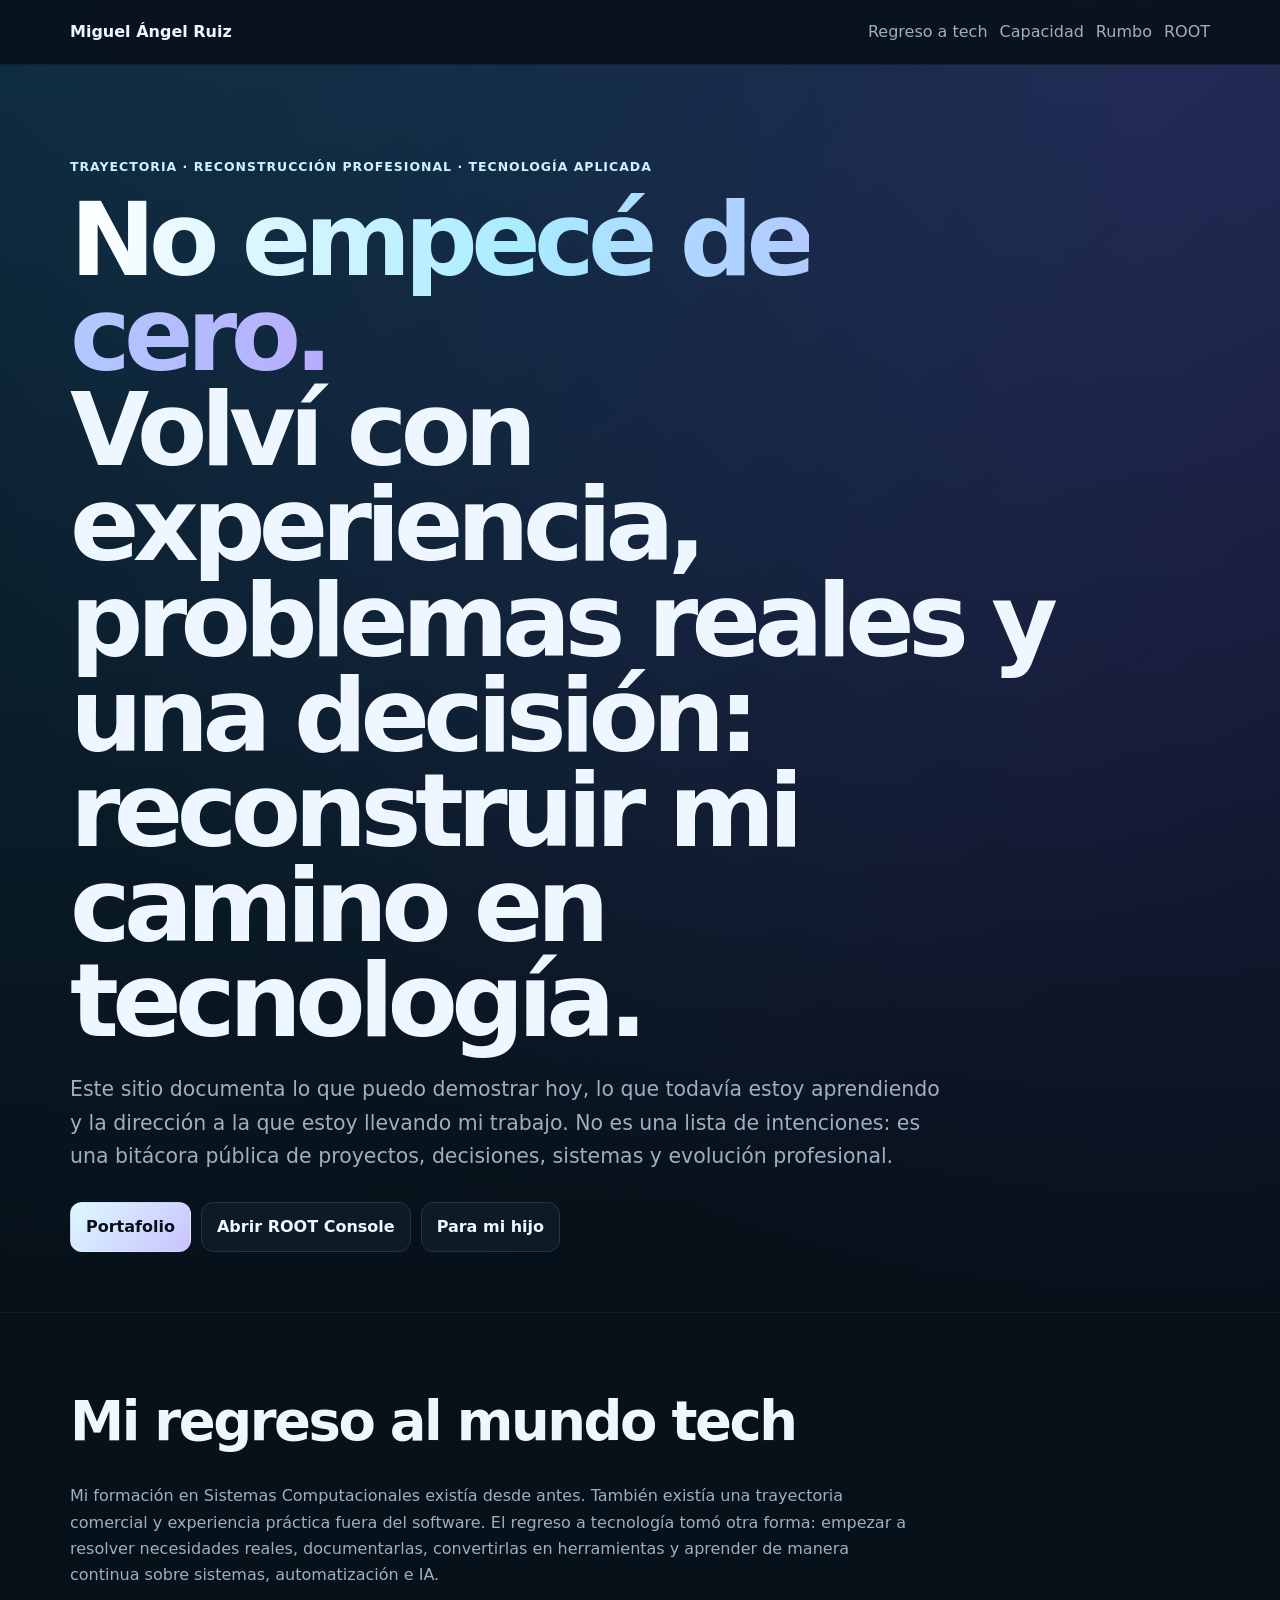
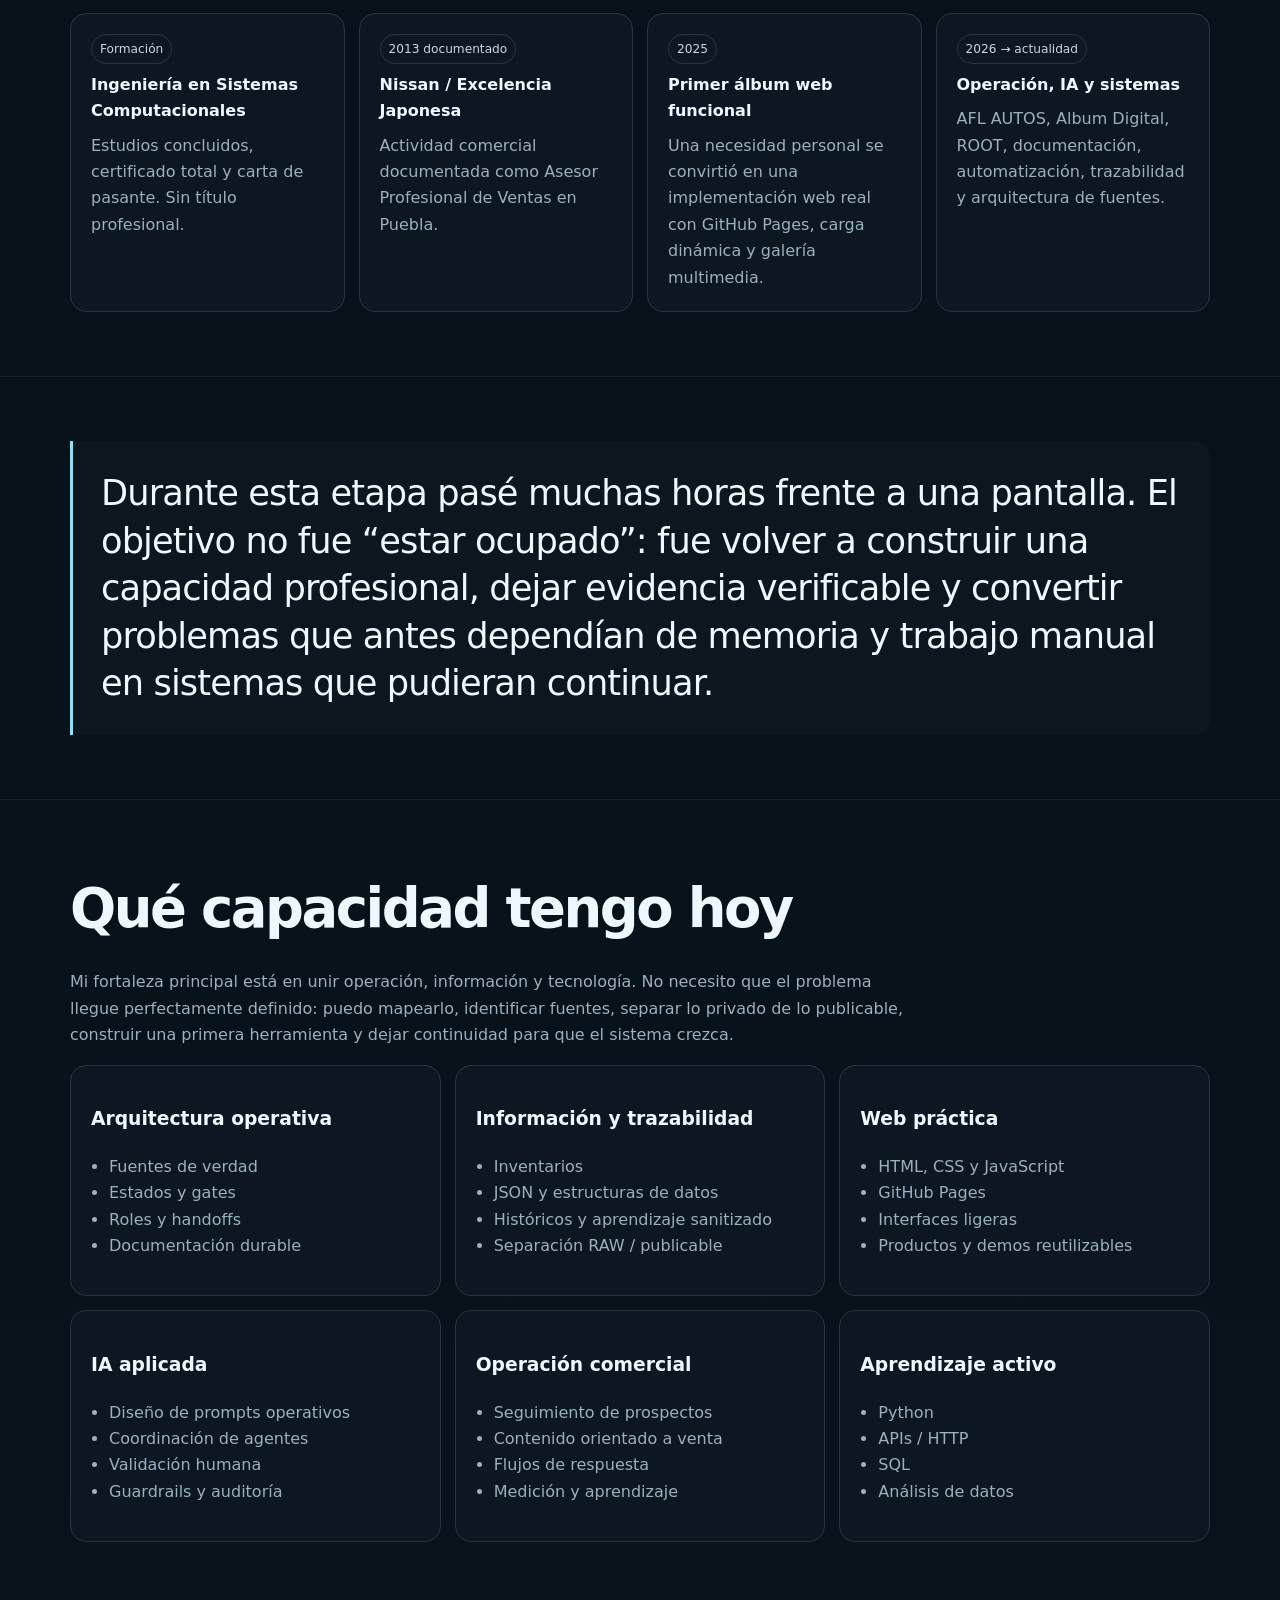
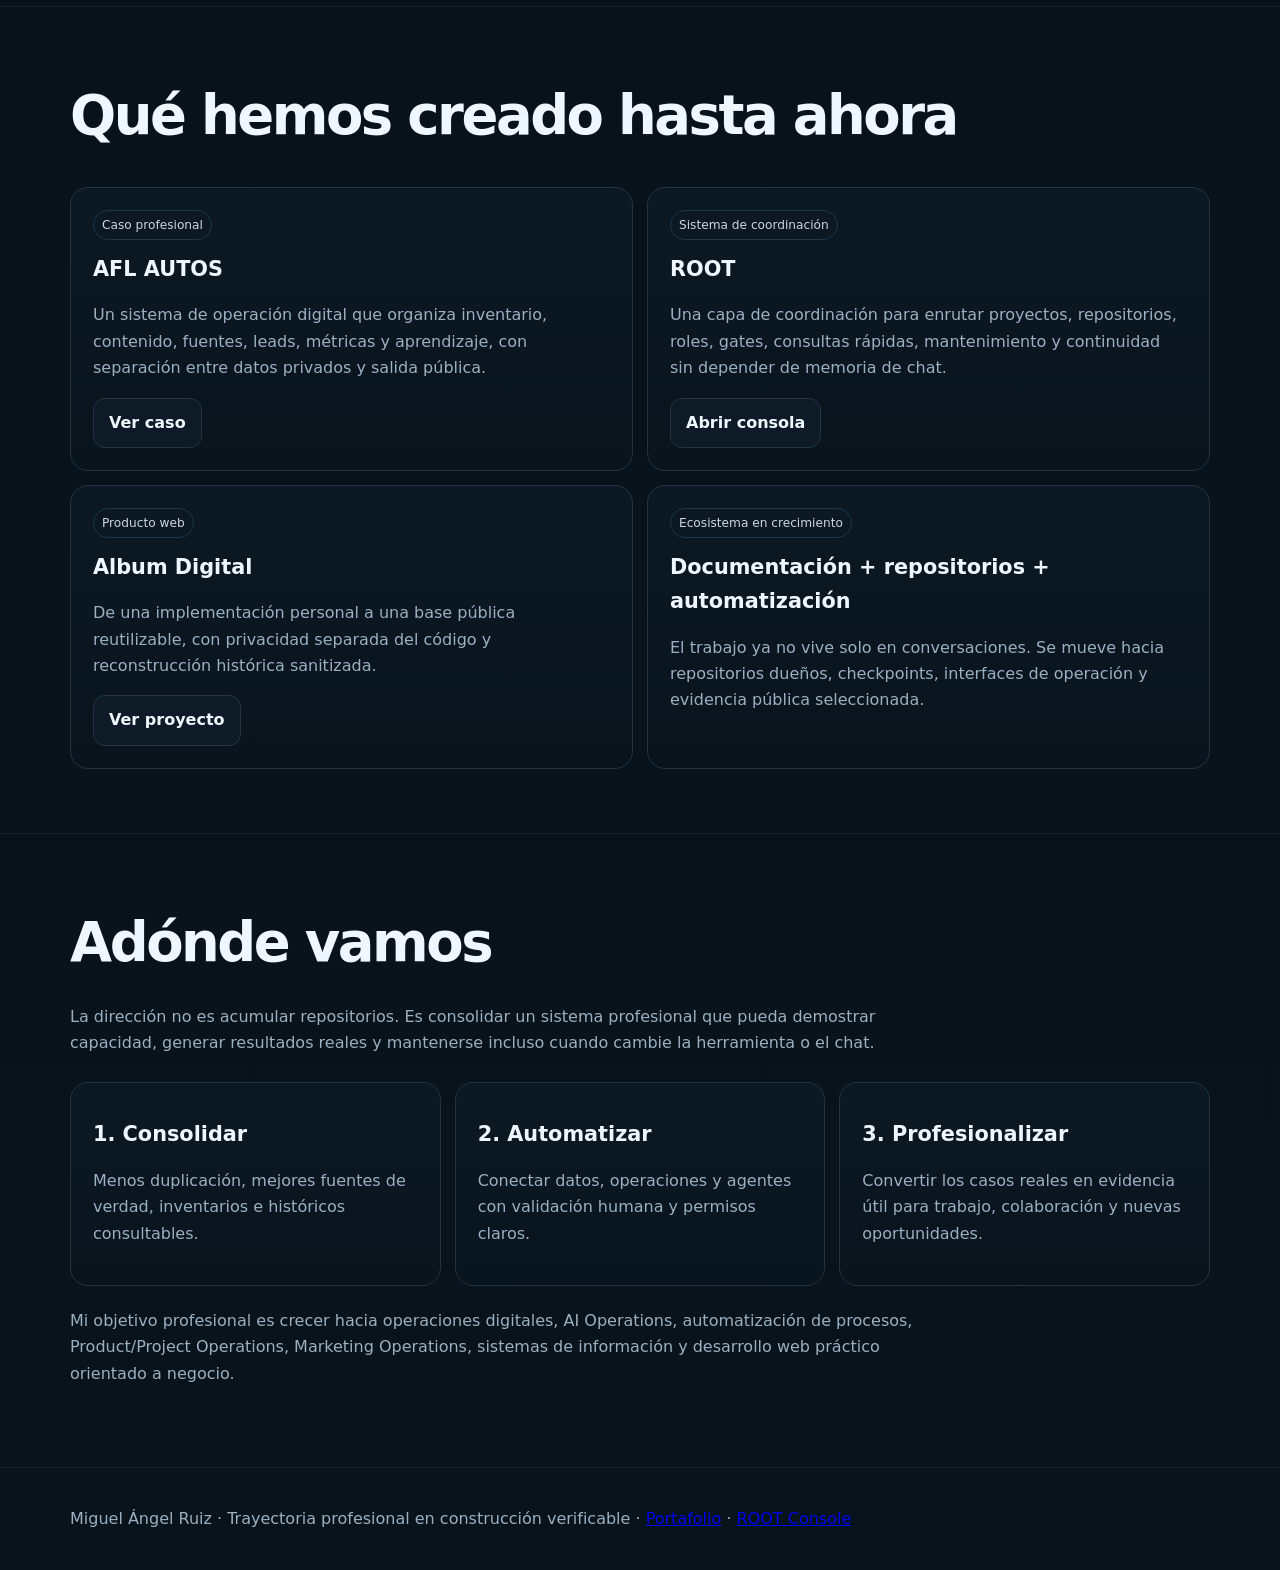
==== historia/index.html @ 43de4483 "feat(portfolio): publicar trayectoria, capacidades y dirección profesional" ====
<!doctype html>
<html lang="es">
<head>
<meta charset="utf-8">
<meta name="viewport" content="width=device-width,initial-scale=1">
<title>Mi trayectoria | Miguel Ángel Ruiz</title>
<meta name="description" content="Trayectoria profesional, regreso al mundo tech, capacidades actuales y dirección de crecimiento de Miguel Ángel Ruiz.">
<link rel="canonical" href="https://miguelangelruizfull-ai.github.io/historia/">
<style>
:root{--bg:#071018;--panel:#0c1721;--panel2:#101d29;--text:#eef7ff;--muted:#9bb0c0;--line:#203647;--accent:#7ee7ff;--accent2:#a997ff;--ok:#77e7b0;--max:1140px}*{box-sizing:border-box}html{scroll-behavior:smooth}body{margin:0;background:radial-gradient(circle at 10% -10%,#10384e 0,transparent 33%),radial-gradient(circle at 90% 0,#2c255c 0,transparent 27%),linear-gradient(180deg,#061018,#08131c);color:var(--text);font:16px/1.65 system-ui,-apple-system,Segoe UI,sans-serif}.w{width:min(calc(100% - 32px),var(--max));margin:auto}.top{position:sticky;top:0;z-index:10;background:#071018dd;backdrop-filter:blur(16px);border-bottom:1px solid #ffffff10}.topin{min-height:64px;display:flex;align-items:center;justify-content:space-between;gap:14px}.top a{text-decoration:none;color:inherit}.nav{display:flex;gap:12px}.nav a{color:var(--muted)}.hero{padding:92px 0 60px}.eyebrow{color:#c9f4ff;font-weight:850;letter-spacing:.08em;text-transform:uppercase;font-size:.78rem}.hero h1{font-size:clamp(3rem,8vw,6.4rem);line-height:.93;letter-spacing:-.065em;margin:14px 0 24px;max-width:1000px}.gradient{background:linear-gradient(92deg,#fff,#a9ecff 45%,#b8abff);-webkit-background-clip:text;background-clip:text;color:transparent}.lead{font-size:clamp(1.05rem,2vw,1.28rem);color:var(--muted);max-width:870px}.actions{display:flex;gap:10px;flex-wrap:wrap;margin-top:28px}.btn{display:inline-block;padding:11px 15px;border-radius:12px;border:1px solid var(--line);background:#0e1b26;text-decoration:none;color:var(--text);font-weight:800}.btn.primary{background:linear-gradient(135deg,#ddf9ff,#c9c2ff);color:#071018;border-color:transparent}section{padding:64px 0;border-top:1px solid #ffffff0e}h2{font-size:clamp(2rem,4.5vw,3.4rem);letter-spacing:-.045em;margin:0 0 12px}.intro{color:var(--muted);max-width:850px}.grid{display:grid;grid-template-columns:repeat(12,1fr);gap:14px;margin-top:26px}.card{grid-column:span 6;background:linear-gradient(180deg,#0d1924dd,#09141ddd);border:1px solid var(--line);border-radius:18px;padding:22px}.third{grid-column:span 4}.full{grid-column:span 12}.tag{display:inline-block;border:1px solid var(--line);border-radius:999px;padding:4px 8px;color:#c9d8e2;font-size:.76rem}.card h3{margin:12px 0 7px;font-size:1.3rem}.muted{color:var(--muted)}.timeline{display:grid;grid-template-columns:repeat(4,1fr);gap:14px;margin-top:24px}.step{background:var(--panel);border:1px solid var(--line);border-radius:16px;padding:20px}.step b{display:block;margin:8px 0}.quote{font-size:clamp(1.35rem,3vw,2.2rem);line-height:1.35;letter-spacing:-.025em;padding:28px;border-left:3px solid var(--accent);background:#ffffff05;border-radius:0 16px 16px 0}.cap{display:grid;grid-template-columns:repeat(3,1fr);gap:14px}.cap .box{background:var(--panel);border:1px solid var(--line);border-radius:16px;padding:20px}.cap ul{padding-left:18px;color:var(--muted)}footer{padding:38px 0;color:var(--muted);border-top:1px solid #ffffff0e}@media(max-width:880px){.timeline,.cap{grid-template-columns:1fr 1fr}.third,.card{grid-column:span 12}.nav{display:none}}@media(max-width:560px){.timeline,.cap{grid-template-columns:1fr}.hero{padding-top:64px}}
</style>
</head>
<body>
<nav class="top"><div class="w topin"><a href="/"><b>Miguel Ángel Ruiz</b></a><div class="nav"><a href="#regreso">Regreso a tech</a><a href="#capacidad">Capacidad</a><a href="#rumbo">Rumbo</a><a href="/root/">ROOT</a></div></div></nav>
<main>
<header class="hero"><div class="w"><div class="eyebrow">Trayectoria · reconstrucción profesional · tecnología aplicada</div><h1><span class="gradient">No empecé de cero.</span><br>Volví con experiencia, problemas reales y una decisión: reconstruir mi camino en tecnología.</h1><p class="lead">Este sitio documenta lo que puedo demostrar hoy, lo que todavía estoy aprendiendo y la dirección a la que estoy llevando mi trabajo. No es una lista de intenciones: es una bitácora pública de proyectos, decisiones, sistemas y evolución profesional.</p><div class="actions"><a class="btn primary" href="/">Portafolio</a><a class="btn" href="/root/">Abrir ROOT Console</a><a class="btn" href="/para-mi-hijo/">Para mi hijo</a></div></div></header>
<section id="regreso"><div class="w"><h2>Mi regreso al mundo tech</h2><p class="intro">Mi formación en Sistemas Computacionales existía desde antes. También existía una trayectoria comercial y experiencia práctica fuera del software. El regreso a tecnología tomó otra forma: empezar a resolver necesidades reales, documentarlas, convertirlas en herramientas y aprender de manera continua sobre sistemas, automatización e IA.</p><div class="timeline"><div class="step"><span class="tag">Formación</span><b>Ingeniería en Sistemas Computacionales</b><span class="muted">Estudios concluidos, certificado total y carta de pasante. Sin título profesional.</span></div><div class="step"><span class="tag">2013 documentado</span><b>Nissan / Excelencia Japonesa</b><span class="muted">Actividad comercial documentada como Asesor Profesional de Ventas en Puebla.</span></div><div class="step"><span class="tag">2025</span><b>Primer álbum web funcional</b><span class="muted">Una necesidad personal se convirtió en una implementación web real con GitHub Pages, carga dinámica y galería multimedia.</span></div><div class="step"><span class="tag">2026 → actualidad</span><b>Operación, IA y sistemas</b><span class="muted">AFL AUTOS, Album Digital, ROOT, documentación, automatización, trazabilidad y arquitectura de fuentes.</span></div></div></div></section>
<section><div class="w"><div class="quote">Durante esta etapa pasé muchas horas frente a una pantalla. El objetivo no fue “estar ocupado”: fue volver a construir una capacidad profesional, dejar evidencia verificable y convertir problemas que antes dependían de memoria y trabajo manual en sistemas que pudieran continuar.</div></div></section>
<section id="capacidad"><div class="w"><h2>Qué capacidad tengo hoy</h2><p class="intro">Mi fortaleza principal está en unir operación, información y tecnología. No necesito que el problema llegue perfectamente definido: puedo mapearlo, identificar fuentes, separar lo privado de lo publicable, construir una primera herramienta y dejar continuidad para que el sistema crezca.</p><div class="cap"><div class="box"><h3>Arquitectura operativa</h3><ul><li>Fuentes de verdad</li><li>Estados y gates</li><li>Roles y handoffs</li><li>Documentación durable</li></ul></div><div class="box"><h3>Información y trazabilidad</h3><ul><li>Inventarios</li><li>JSON y estructuras de datos</li><li>Históricos y aprendizaje sanitizado</li><li>Separación RAW / publicable</li></ul></div><div class="box"><h3>Web práctica</h3><ul><li>HTML, CSS y JavaScript</li><li>GitHub Pages</li><li>Interfaces ligeras</li><li>Productos y demos reutilizables</li></ul></div><div class="box"><h3>IA aplicada</h3><ul><li>Diseño de prompts operativos</li><li>Coordinación de agentes</li><li>Validación humana</li><li>Guardrails y auditoría</li></ul></div><div class="box"><h3>Operación comercial</h3><ul><li>Seguimiento de prospectos</li><li>Contenido orientado a venta</li><li>Flujos de respuesta</li><li>Medición y aprendizaje</li></ul></div><div class="box"><h3>Aprendizaje activo</h3><ul><li>Python</li><li>APIs / HTTP</li><li>SQL</li><li>Análisis de datos</li></ul></div></div></div></section>
<section><div class="w"><h2>Qué hemos creado hasta ahora</h2><div class="grid"><article class="card"><span class="tag">Caso profesional</span><h3>AFL AUTOS</h3><p class="muted">Un sistema de operación digital que organiza inventario, contenido, fuentes, leads, métricas y aprendizaje, con separación entre datos privados y salida pública.</p><a class="btn" href="/casos/afl-autos/">Ver caso</a></article><article class="card"><span class="tag">Sistema de coordinación</span><h3>ROOT</h3><p class="muted">Una capa de coordinación para enrutar proyectos, repositorios, roles, gates, consultas rápidas, mantenimiento y continuidad sin depender de memoria de chat.</p><a class="btn" href="/root/">Abrir consola</a></article><article class="card"><span class="tag">Producto web</span><h3>Album Digital</h3><p class="muted">De una implementación personal a una base pública reutilizable, con privacidad separada del código y reconstrucción histórica sanitizada.</p><a class="btn" href="https://miguelangelruizfull-ai.github.io/Album_Digital/">Ver proyecto</a></article><article class="card"><span class="tag">Ecosistema en crecimiento</span><h3>Documentación + repositorios + automatización</h3><p class="muted">El trabajo ya no vive solo en conversaciones. Se mueve hacia repositorios dueños, checkpoints, interfaces de operación y evidencia pública seleccionada.</p></article></div></div></section>
<section id="rumbo"><div class="w"><h2>Adónde vamos</h2><p class="intro">La dirección no es acumular repositorios. Es consolidar un sistema profesional que pueda demostrar capacidad, generar resultados reales y mantenerse incluso cuando cambie la herramienta o el chat.</p><div class="grid"><div class="card third"><h3>1. Consolidar</h3><p class="muted">Menos duplicación, mejores fuentes de verdad, inventarios e históricos consultables.</p></div><div class="card third"><h3>2. Automatizar</h3><p class="muted">Conectar datos, operaciones y agentes con validación humana y permisos claros.</p></div><div class="card third"><h3>3. Profesionalizar</h3><p class="muted">Convertir los casos reales en evidencia útil para trabajo, colaboración y nuevas oportunidades.</p></div></div><p class="intro" style="margin-top:22px">Mi objetivo profesional es crecer hacia operaciones digitales, AI Operations, automatización de procesos, Product/Project Operations, Marketing Operations, sistemas de información y desarrollo web práctico orientado a negocio.</p></div></section>
</main>
<footer><div class="w">Miguel Ángel Ruiz · Trayectoria profesional en construcción verificable · <a href="/">Portafolio</a> · <a href="/root/">ROOT Console</a></div></footer>
</body></html>
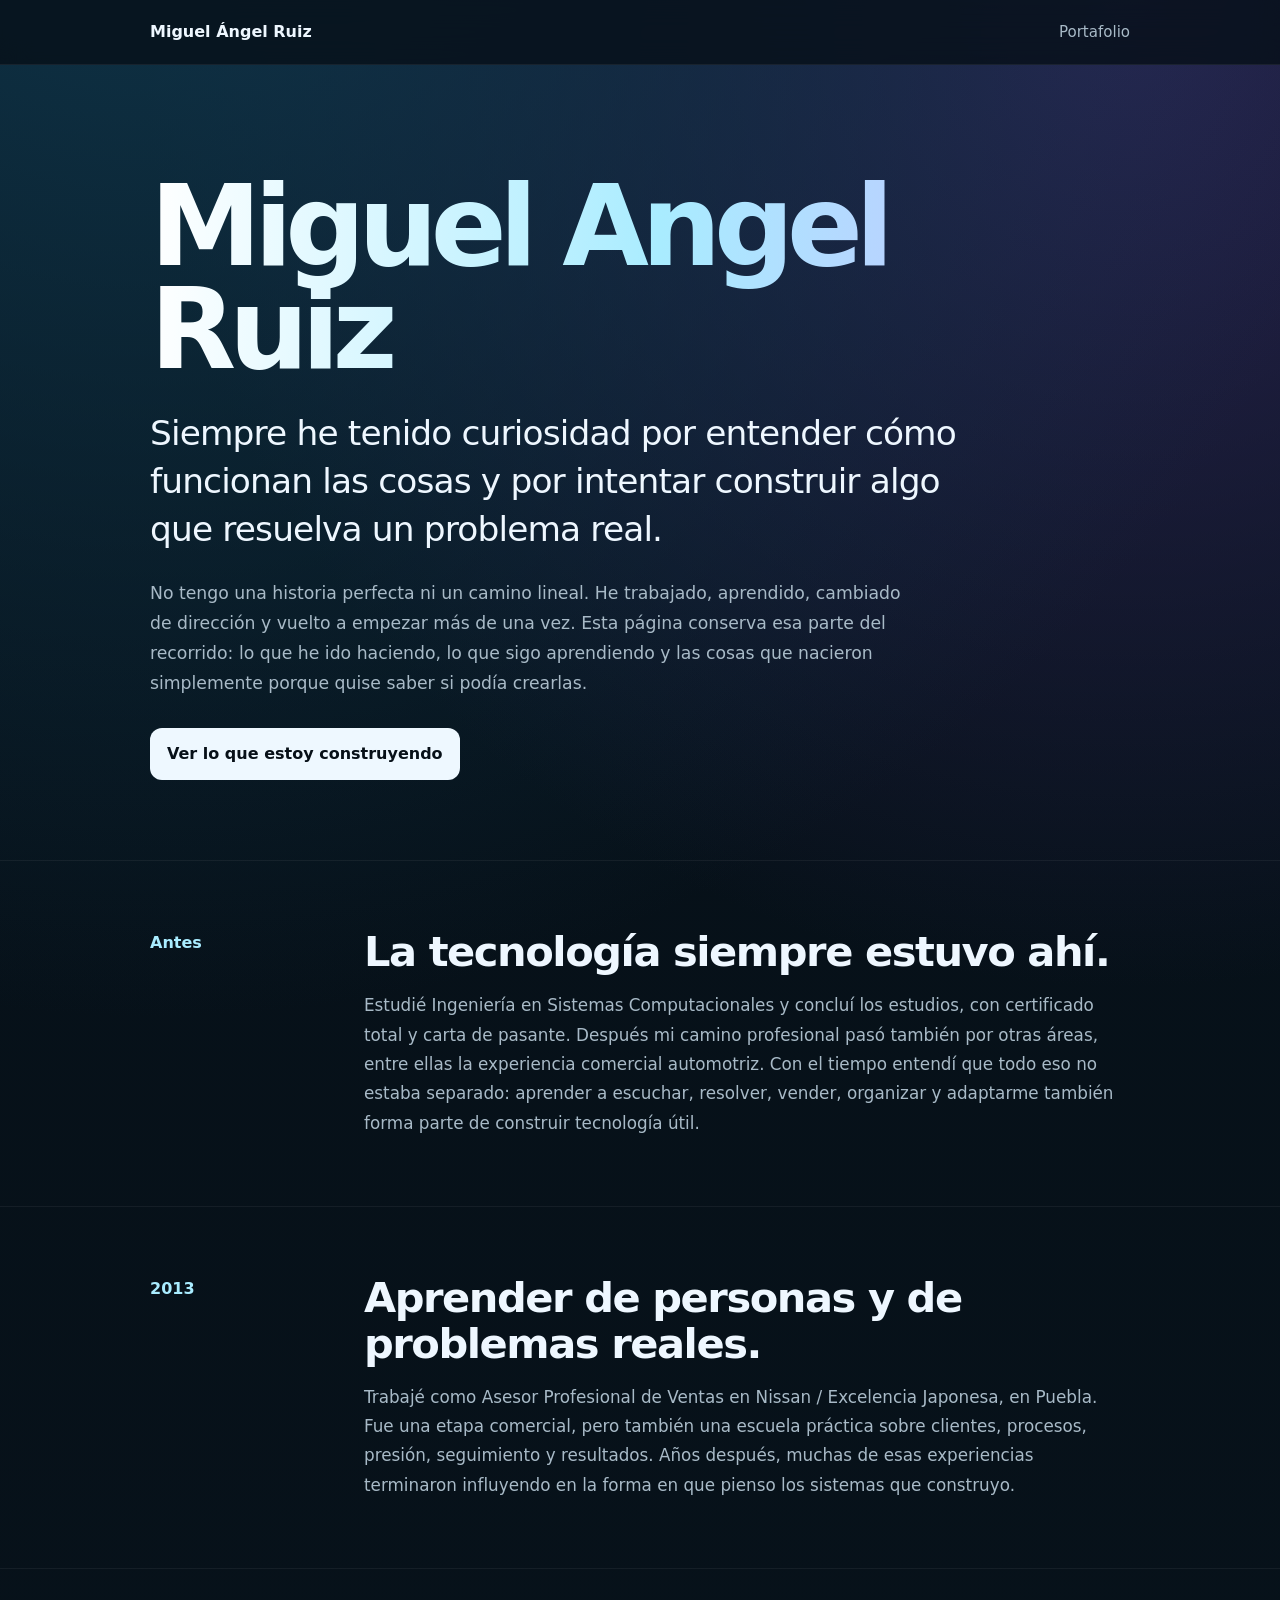
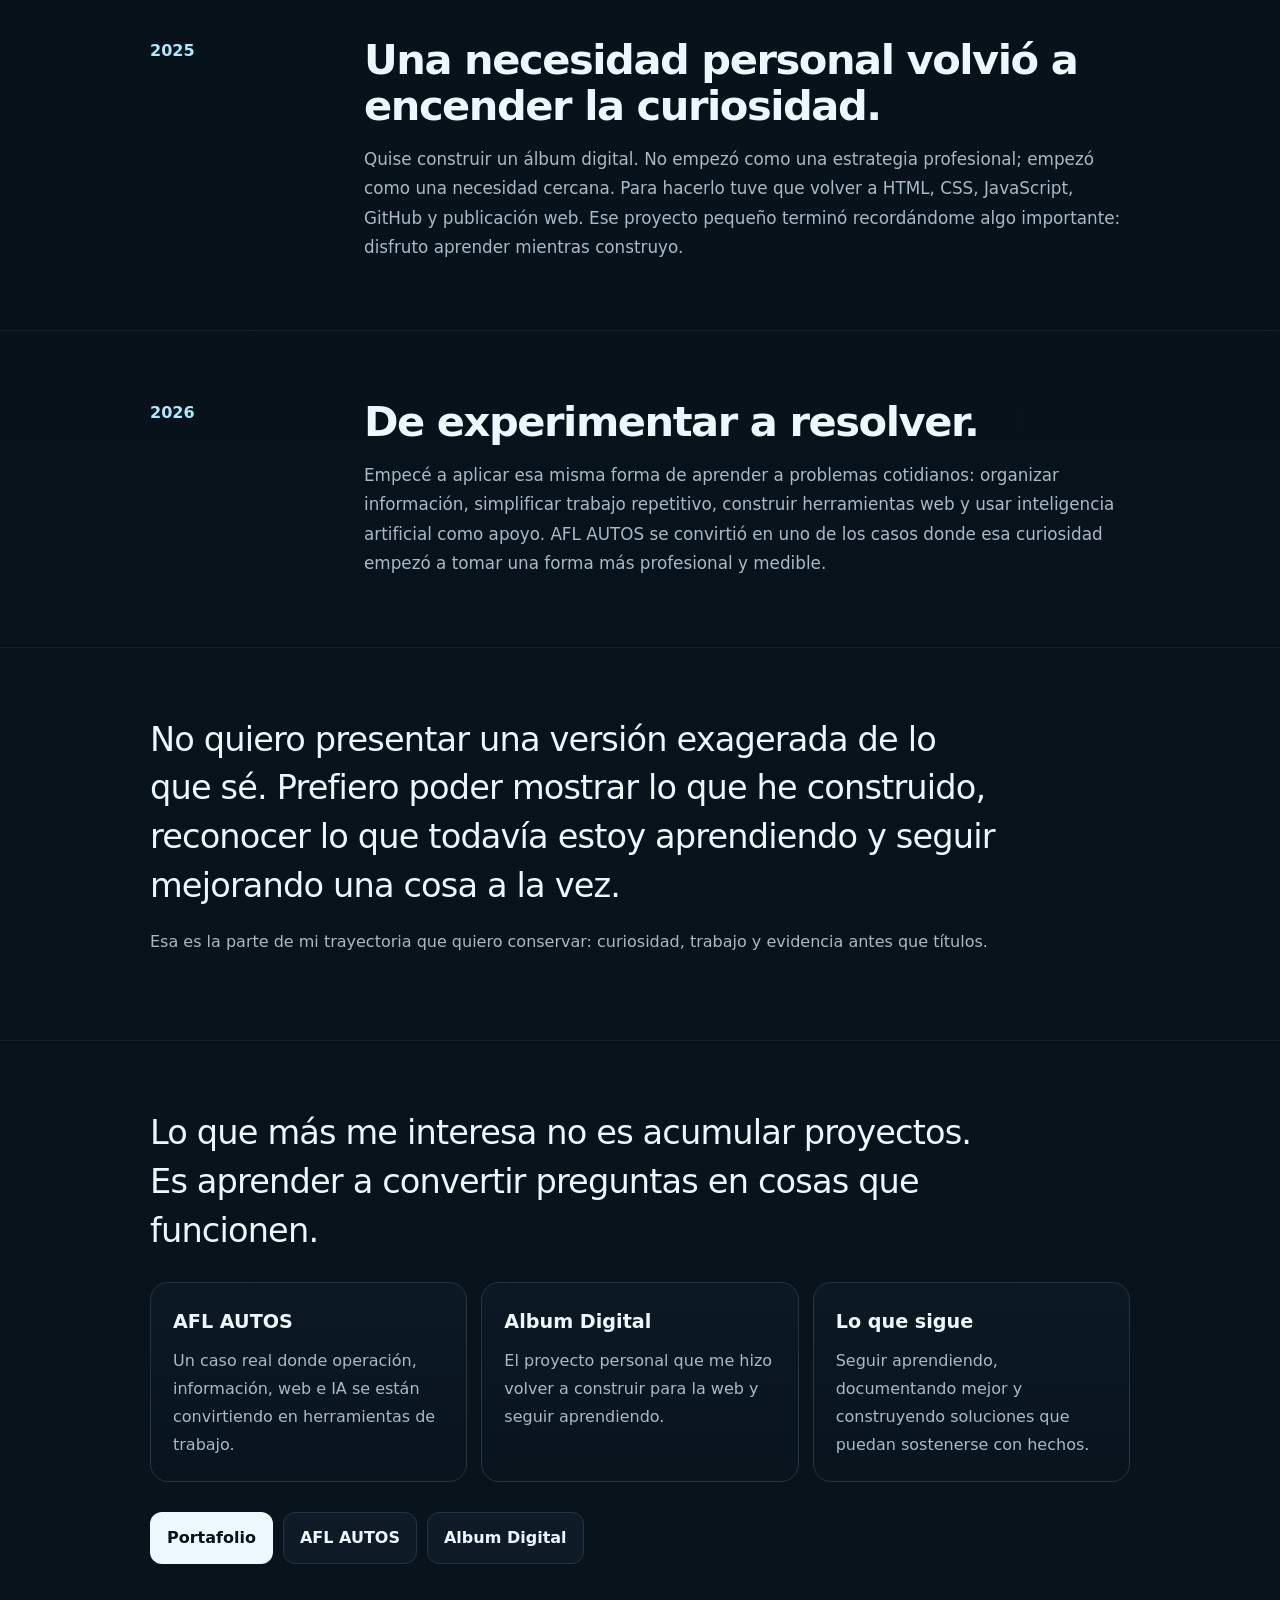
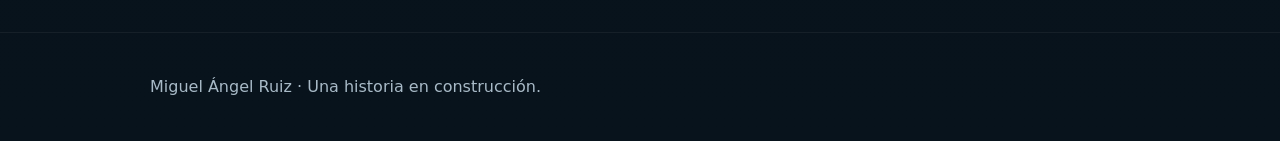
==== commit 365022fa: "Simplify public history and remove ROOT controls" ====
--- a/historia/index.html
+++ b/historia/index.html
@@ -3,22 +3,24 @@
 <head>
 <meta charset="utf-8">
 <meta name="viewport" content="width=device-width,initial-scale=1">
-<title>Mi trayectoria | Miguel Ángel Ruiz</title>
-<meta name="description" content="Trayectoria profesional, regreso al mundo tech, capacidades actuales y dirección de crecimiento de Miguel Ángel Ruiz.">
+<title>Miguel Ángel Ruiz | Una historia de curiosidad y construcción</title>
+<meta name="description" content="La historia de Miguel Ángel Ruiz: aprender, volver a tecnología y convertir la curiosidad en proyectos reales, paso a paso.">
 <link rel="canonical" href="https://miguelangelruizfull-ai.github.io/historia/">
 <style>
-:root{--bg:#071018;--panel:#0c1721;--panel2:#101d29;--text:#eef7ff;--muted:#9bb0c0;--line:#203647;--accent:#7ee7ff;--accent2:#a997ff;--ok:#77e7b0;--max:1140px}*{box-sizing:border-box}html{scroll-behavior:smooth}body{margin:0;background:radial-gradient(circle at 10% -10%,#10384e 0,transparent 33%),radial-gradient(circle at 90% 0,#2c255c 0,transparent 27%),linear-gradient(180deg,#061018,#08131c);color:var(--text);font:16px/1.65 system-ui,-apple-system,Segoe UI,sans-serif}.w{width:min(calc(100% - 32px),var(--max));margin:auto}.top{position:sticky;top:0;z-index:10;background:#071018dd;backdrop-filter:blur(16px);border-bottom:1px solid #ffffff10}.topin{min-height:64px;display:flex;align-items:center;justify-content:space-between;gap:14px}.top a{text-decoration:none;color:inherit}.nav{display:flex;gap:12px}.nav a{color:var(--muted)}.hero{padding:92px 0 60px}.eyebrow{color:#c9f4ff;font-weight:850;letter-spacing:.08em;text-transform:uppercase;font-size:.78rem}.hero h1{font-size:clamp(3rem,8vw,6.4rem);line-height:.93;letter-spacing:-.065em;margin:14px 0 24px;max-width:1000px}.gradient{background:linear-gradient(92deg,#fff,#a9ecff 45%,#b8abff);-webkit-background-clip:text;background-clip:text;color:transparent}.lead{font-size:clamp(1.05rem,2vw,1.28rem);color:var(--muted);max-width:870px}.actions{display:flex;gap:10px;flex-wrap:wrap;margin-top:28px}.btn{display:inline-block;padding:11px 15px;border-radius:12px;border:1px solid var(--line);background:#0e1b26;text-decoration:none;color:var(--text);font-weight:800}.btn.primary{background:linear-gradient(135deg,#ddf9ff,#c9c2ff);color:#071018;border-color:transparent}section{padding:64px 0;border-top:1px solid #ffffff0e}h2{font-size:clamp(2rem,4.5vw,3.4rem);letter-spacing:-.045em;margin:0 0 12px}.intro{color:var(--muted);max-width:850px}.grid{display:grid;grid-template-columns:repeat(12,1fr);gap:14px;margin-top:26px}.card{grid-column:span 6;background:linear-gradient(180deg,#0d1924dd,#09141ddd);border:1px solid var(--line);border-radius:18px;padding:22px}.third{grid-column:span 4}.full{grid-column:span 12}.tag{display:inline-block;border:1px solid var(--line);border-radius:999px;padding:4px 8px;color:#c9d8e2;font-size:.76rem}.card h3{margin:12px 0 7px;font-size:1.3rem}.muted{color:var(--muted)}.timeline{display:grid;grid-template-columns:repeat(4,1fr);gap:14px;margin-top:24px}.step{background:var(--panel);border:1px solid var(--line);border-radius:16px;padding:20px}.step b{display:block;margin:8px 0}.quote{font-size:clamp(1.35rem,3vw,2.2rem);line-height:1.35;letter-spacing:-.025em;padding:28px;border-left:3px solid var(--accent);background:#ffffff05;border-radius:0 16px 16px 0}.cap{display:grid;grid-template-columns:repeat(3,1fr);gap:14px}.cap .box{background:var(--panel);border:1px solid var(--line);border-radius:16px;padding:20px}.cap ul{padding-left:18px;color:var(--muted)}footer{padding:38px 0;color:var(--muted);border-top:1px solid #ffffff0e}@media(max-width:880px){.timeline,.cap{grid-template-columns:1fr 1fr}.third,.card{grid-column:span 12}.nav{display:none}}@media(max-width:560px){.timeline,.cap{grid-template-columns:1fr}.hero{padding-top:64px}}
+:root{--bg:#071018;--panel:#0c1721;--text:#eef7ff;--muted:#a8bac7;--line:#203647;--accent:#a9ecff;--max:980px}*{box-sizing:border-box}html{scroll-behavior:smooth}body{margin:0;background:radial-gradient(circle at 12% -8%,#10384e 0,transparent 34%),radial-gradient(circle at 88% 0,#292451 0,transparent 28%),linear-gradient(180deg,#061018,#08131c);color:var(--text);font:16px/1.75 system-ui,-apple-system,Segoe UI,sans-serif}.w{width:min(calc(100% - 34px),var(--max));margin:auto}a{color:inherit}.top{border-bottom:1px solid #ffffff10;background:#071018cc;backdrop-filter:blur(14px)}.topin{min-height:64px;display:flex;align-items:center;justify-content:space-between;gap:18px}.top a{text-decoration:none}.brand{font-weight:800}.back{color:var(--muted);font-size:.94rem}.hero{padding:110px 0 80px}.name{font-size:clamp(3.2rem,10vw,7rem);line-height:.92;letter-spacing:-.065em;margin:0 0 28px;background:linear-gradient(92deg,#fff,#a9ecff 52%,#c6bbff);-webkit-background-clip:text;background-clip:text;color:transparent}.idea{font-size:clamp(1.35rem,3vw,2.15rem);line-height:1.4;letter-spacing:-.025em;max-width:820px;margin:0}.lead{font-size:1.08rem;color:var(--muted);max-width:760px;margin-top:24px}.actions{display:flex;gap:10px;flex-wrap:wrap;margin-top:30px}.btn{display:inline-block;padding:11px 16px;border-radius:12px;border:1px solid var(--line);background:#0e1b26;text-decoration:none;font-weight:800}.btn.primary{background:#eef8ff;color:#071018;border-color:transparent}section{padding:68px 0;border-top:1px solid #ffffff0e}.story{display:grid;grid-template-columns:180px 1fr;gap:34px}.year{color:var(--accent);font-weight:800}.story h2{font-size:clamp(1.75rem,4vw,2.6rem);line-height:1.1;letter-spacing:-.035em;margin:0 0 16px}.story p{margin:0;color:var(--muted);font-size:1.05rem}.quote{font-size:clamp(1.4rem,3vw,2.1rem);line-height:1.45;letter-spacing:-.025em;max-width:850px;margin:0}.small{color:var(--muted);margin-top:18px}.cards{display:grid;grid-template-columns:repeat(3,1fr);gap:14px;margin-top:26px}.card{background:linear-gradient(180deg,#0d1924dd,#09141ddd);border:1px solid var(--line);border-radius:18px;padding:22px}.card h3{margin:0 0 9px;font-size:1.2rem}.card p{margin:0;color:var(--muted)}footer{padding:40px 0;color:var(--muted);border-top:1px solid #ffffff0e}@media(max-width:720px){.story{grid-template-columns:1fr;gap:10px}.cards{grid-template-columns:1fr}.hero{padding:78px 0 58px}}
 </style>
 </head>
 <body>
-<nav class="top"><div class="w topin"><a href="/"><b>Miguel Ángel Ruiz</b></a><div class="nav"><a href="#regreso">Regreso a tech</a><a href="#capacidad">Capacidad</a><a href="#rumbo">Rumbo</a><a href="/root/">ROOT</a></div></div></nav>
+<nav class="top"><div class="w topin"><a class="brand" href="/historia/">Miguel Ángel Ruiz</a><a class="back" href="/">Portafolio</a></div></nav>
 <main>
-<header class="hero"><div class="w"><div class="eyebrow">Trayectoria · reconstrucción profesional · tecnología aplicada</div><h1><span class="gradient">No empecé de cero.</span><br>Volví con experiencia, problemas reales y una decisión: reconstruir mi camino en tecnología.</h1><p class="lead">Este sitio documenta lo que puedo demostrar hoy, lo que todavía estoy aprendiendo y la dirección a la que estoy llevando mi trabajo. No es una lista de intenciones: es una bitácora pública de proyectos, decisiones, sistemas y evolución profesional.</p><div class="actions"><a class="btn primary" href="/">Portafolio</a><a class="btn" href="/root/">Abrir ROOT Console</a><a class="btn" href="/para-mi-hijo/">Para mi hijo</a></div></div></header>
-<section id="regreso"><div class="w"><h2>Mi regreso al mundo tech</h2><p class="intro">Mi formación en Sistemas Computacionales existía desde antes. También existía una trayectoria comercial y experiencia práctica fuera del software. El regreso a tecnología tomó otra forma: empezar a resolver necesidades reales, documentarlas, convertirlas en herramientas y aprender de manera continua sobre sistemas, automatización e IA.</p><div class="timeline"><div class="step"><span class="tag">Formación</span><b>Ingeniería en Sistemas Computacionales</b><span class="muted">Estudios concluidos, certificado total y carta de pasante. Sin título profesional.</span></div><div class="step"><span class="tag">2013 documentado</span><b>Nissan / Excelencia Japonesa</b><span class="muted">Actividad comercial documentada como Asesor Profesional de Ventas en Puebla.</span></div><div class="step"><span class="tag">2025</span><b>Primer álbum web funcional</b><span class="muted">Una necesidad personal se convirtió en una implementación web real con GitHub Pages, carga dinámica y galería multimedia.</span></div><div class="step"><span class="tag">2026 → actualidad</span><b>Operación, IA y sistemas</b><span class="muted">AFL AUTOS, Album Digital, ROOT, documentación, automatización, trazabilidad y arquitectura de fuentes.</span></div></div></div></section>
-<section><div class="w"><div class="quote">Durante esta etapa pasé muchas horas frente a una pantalla. El objetivo no fue “estar ocupado”: fue volver a construir una capacidad profesional, dejar evidencia verificable y convertir problemas que antes dependían de memoria y trabajo manual en sistemas que pudieran continuar.</div></div></section>
-<section id="capacidad"><div class="w"><h2>Qué capacidad tengo hoy</h2><p class="intro">Mi fortaleza principal está en unir operación, información y tecnología. No necesito que el problema llegue perfectamente definido: puedo mapearlo, identificar fuentes, separar lo privado de lo publicable, construir una primera herramienta y dejar continuidad para que el sistema crezca.</p><div class="cap"><div class="box"><h3>Arquitectura operativa</h3><ul><li>Fuentes de verdad</li><li>Estados y gates</li><li>Roles y handoffs</li><li>Documentación durable</li></ul></div><div class="box"><h3>Información y trazabilidad</h3><ul><li>Inventarios</li><li>JSON y estructuras de datos</li><li>Históricos y aprendizaje sanitizado</li><li>Separación RAW / publicable</li></ul></div><div class="box"><h3>Web práctica</h3><ul><li>HTML, CSS y JavaScript</li><li>GitHub Pages</li><li>Interfaces ligeras</li><li>Productos y demos reutilizables</li></ul></div><div class="box"><h3>IA aplicada</h3><ul><li>Diseño de prompts operativos</li><li>Coordinación de agentes</li><li>Validación humana</li><li>Guardrails y auditoría</li></ul></div><div class="box"><h3>Operación comercial</h3><ul><li>Seguimiento de prospectos</li><li>Contenido orientado a venta</li><li>Flujos de respuesta</li><li>Medición y aprendizaje</li></ul></div><div class="box"><h3>Aprendizaje activo</h3><ul><li>Python</li><li>APIs / HTTP</li><li>SQL</li><li>Análisis de datos</li></ul></div></div></div></section>
-<section><div class="w"><h2>Qué hemos creado hasta ahora</h2><div class="grid"><article class="card"><span class="tag">Caso profesional</span><h3>AFL AUTOS</h3><p class="muted">Un sistema de operación digital que organiza inventario, contenido, fuentes, leads, métricas y aprendizaje, con separación entre datos privados y salida pública.</p><a class="btn" href="/casos/afl-autos/">Ver caso</a></article><article class="card"><span class="tag">Sistema de coordinación</span><h3>ROOT</h3><p class="muted">Una capa de coordinación para enrutar proyectos, repositorios, roles, gates, consultas rápidas, mantenimiento y continuidad sin depender de memoria de chat.</p><a class="btn" href="/root/">Abrir consola</a></article><article class="card"><span class="tag">Producto web</span><h3>Album Digital</h3><p class="muted">De una implementación personal a una base pública reutilizable, con privacidad separada del código y reconstrucción histórica sanitizada.</p><a class="btn" href="https://miguelangelruizfull-ai.github.io/Album_Digital/">Ver proyecto</a></article><article class="card"><span class="tag">Ecosistema en crecimiento</span><h3>Documentación + repositorios + automatización</h3><p class="muted">El trabajo ya no vive solo en conversaciones. Se mueve hacia repositorios dueños, checkpoints, interfaces de operación y evidencia pública seleccionada.</p></article></div></div></section>
-<section id="rumbo"><div class="w"><h2>Adónde vamos</h2><p class="intro">La dirección no es acumular repositorios. Es consolidar un sistema profesional que pueda demostrar capacidad, generar resultados reales y mantenerse incluso cuando cambie la herramienta o el chat.</p><div class="grid"><div class="card third"><h3>1. Consolidar</h3><p class="muted">Menos duplicación, mejores fuentes de verdad, inventarios e históricos consultables.</p></div><div class="card third"><h3>2. Automatizar</h3><p class="muted">Conectar datos, operaciones y agentes con validación humana y permisos claros.</p></div><div class="card third"><h3>3. Profesionalizar</h3><p class="muted">Convertir los casos reales en evidencia útil para trabajo, colaboración y nuevas oportunidades.</p></div></div><p class="intro" style="margin-top:22px">Mi objetivo profesional es crecer hacia operaciones digitales, AI Operations, automatización de procesos, Product/Project Operations, Marketing Operations, sistemas de información y desarrollo web práctico orientado a negocio.</p></div></section>
+<header class="hero"><div class="w"><h1 class="name">Miguel Ángel Ruiz</h1><p class="idea">Siempre he tenido curiosidad por entender cómo funcionan las cosas y por intentar construir algo que resuelva un problema real.</p><p class="lead">No tengo una historia perfecta ni un camino lineal. He trabajado, aprendido, cambiado de dirección y vuelto a empezar más de una vez. Esta página conserva esa parte del recorrido: lo que he ido haciendo, lo que sigo aprendiendo y las cosas que nacieron simplemente porque quise saber si podía crearlas.</p><div class="actions"><a class="btn primary" href="/">Ver lo que estoy construyendo</a></div></div></header>
+<section><div class="w story"><div class="year">Antes</div><div><h2>La tecnología siempre estuvo ahí.</h2><p>Estudié Ingeniería en Sistemas Computacionales y concluí los estudios, con certificado total y carta de pasante. Después mi camino profesional pasó también por otras áreas, entre ellas la experiencia comercial automotriz. Con el tiempo entendí que todo eso no estaba separado: aprender a escuchar, resolver, vender, organizar y adaptarme también forma parte de construir tecnología útil.</p></div></div></section>
+<section><div class="w story"><div class="year">2013</div><div><h2>Aprender de personas y de problemas reales.</h2><p>Trabajé como Asesor Profesional de Ventas en Nissan / Excelencia Japonesa, en Puebla. Fue una etapa comercial, pero también una escuela práctica sobre clientes, procesos, presión, seguimiento y resultados. Años después, muchas de esas experiencias terminaron influyendo en la forma en que pienso los sistemas que construyo.</p></div></div></section>
+<section><div class="w story"><div class="year">2025</div><div><h2>Una necesidad personal volvió a encender la curiosidad.</h2><p>Quise construir un álbum digital. No empezó como una estrategia profesional; empezó como una necesidad cercana. Para hacerlo tuve que volver a HTML, CSS, JavaScript, GitHub y publicación web. Ese proyecto pequeño terminó recordándome algo importante: disfruto aprender mientras construyo.</p></div></div></section>
+<section><div class="w story"><div class="year">2026</div><div><h2>De experimentar a resolver.</h2><p>Empecé a aplicar esa misma forma de aprender a problemas cotidianos: organizar información, simplificar trabajo repetitivo, construir herramientas web y usar inteligencia artificial como apoyo. AFL AUTOS se convirtió en uno de los casos donde esa curiosidad empezó a tomar una forma más profesional y medible.</p></div></div></section>
+<section><div class="w"><p class="quote">No quiero presentar una versión exagerada de lo que sé. Prefiero poder mostrar lo que he construido, reconocer lo que todavía estoy aprendiendo y seguir mejorando una cosa a la vez.</p><p class="small">Esa es la parte de mi trayectoria que quiero conservar: curiosidad, trabajo y evidencia antes que títulos.</p></div></section>
+<section><div class="w"><p class="quote">Lo que más me interesa no es acumular proyectos. Es aprender a convertir preguntas en cosas que funcionen.</p><div class="cards"><article class="card"><h3>AFL AUTOS</h3><p>Un caso real donde operación, información, web e IA se están convirtiendo en herramientas de trabajo.</p></article><article class="card"><h3>Album Digital</h3><p>El proyecto personal que me hizo volver a construir para la web y seguir aprendiendo.</p></article><article class="card"><h3>Lo que sigue</h3><p>Seguir aprendiendo, documentando mejor y construyendo soluciones que puedan sostenerse con hechos.</p></article></div><div class="actions"><a class="btn primary" href="/">Portafolio</a><a class="btn" href="/casos/afl-autos/">AFL AUTOS</a><a class="btn" href="https://miguelangelruizfull-ai.github.io/Album_Digital/">Album Digital</a></div></div></section>
 </main>
-<footer><div class="w">Miguel Ángel Ruiz · Trayectoria profesional en construcción verificable · <a href="/">Portafolio</a> · <a href="/root/">ROOT Console</a></div></footer>
-</body></html>+<footer><div class="w">Miguel Ángel Ruiz · Una historia en construcción.</div></footer>
+</body>
+</html>
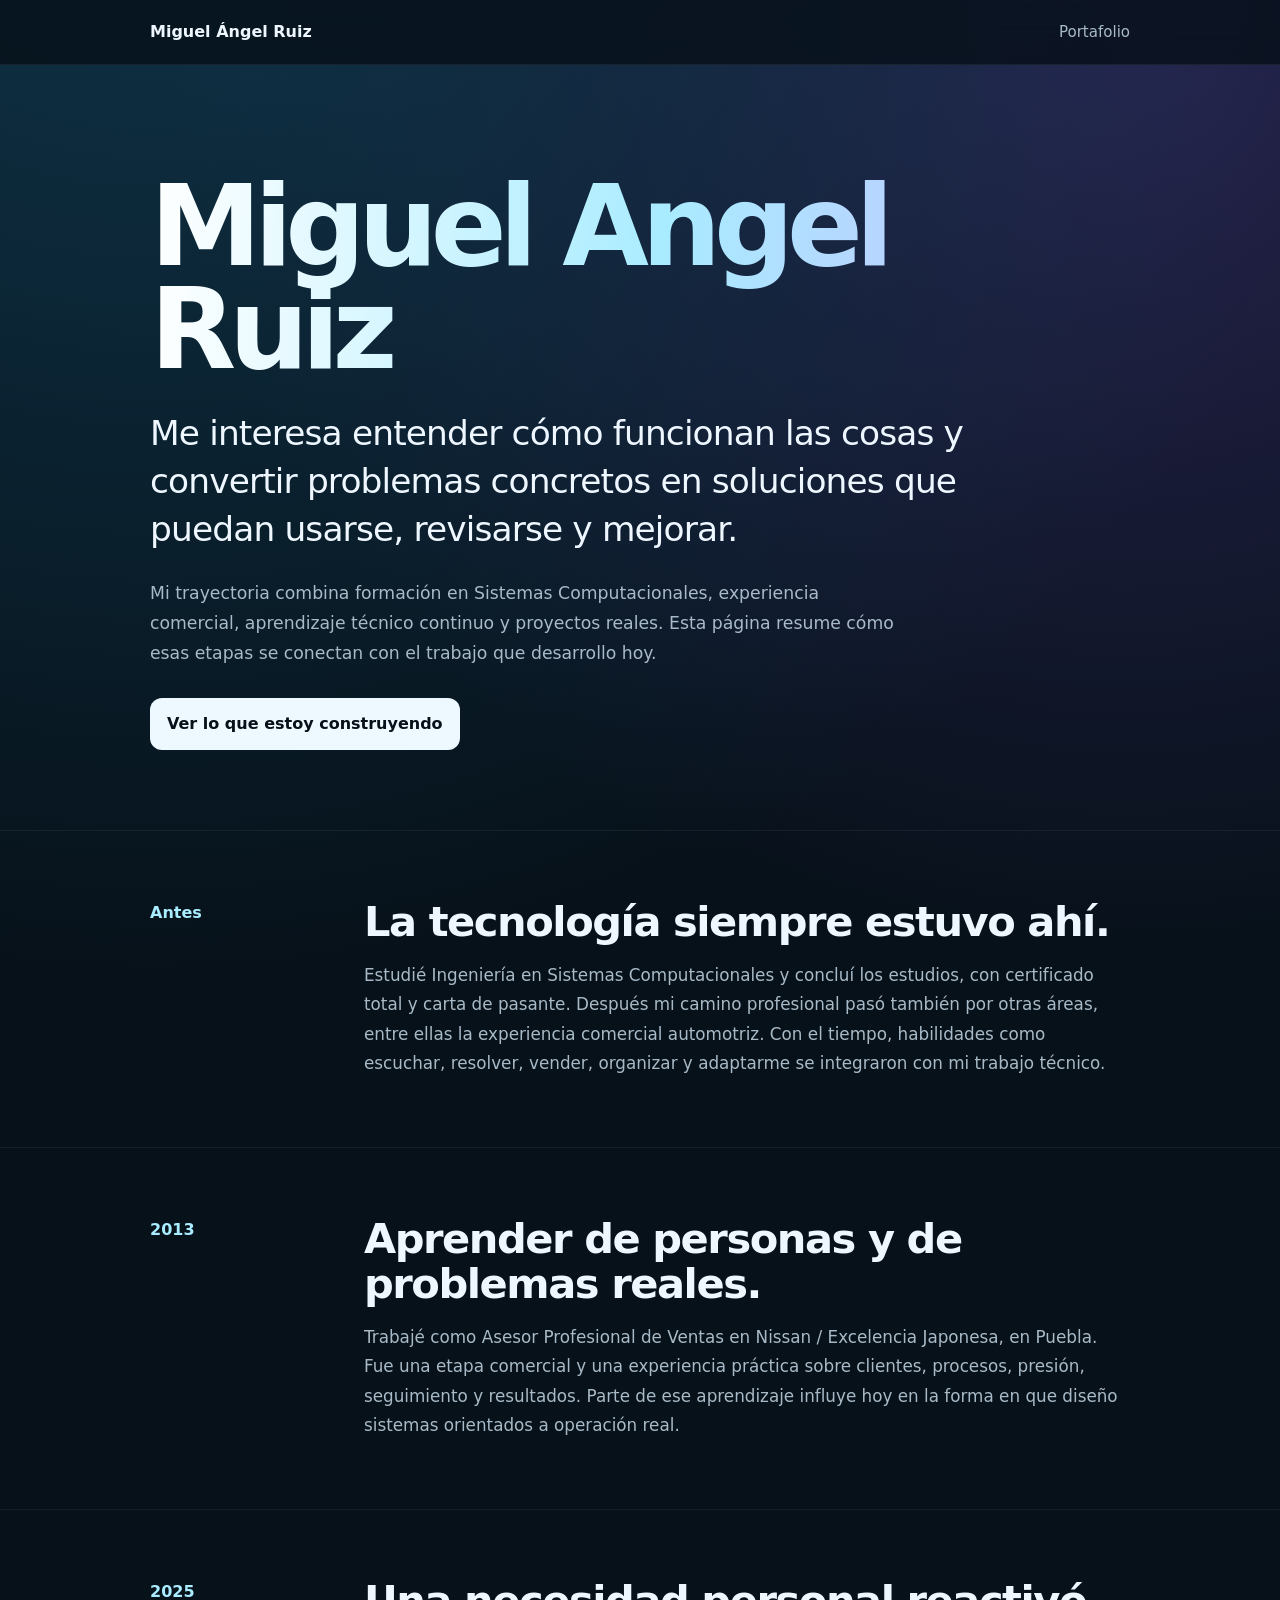
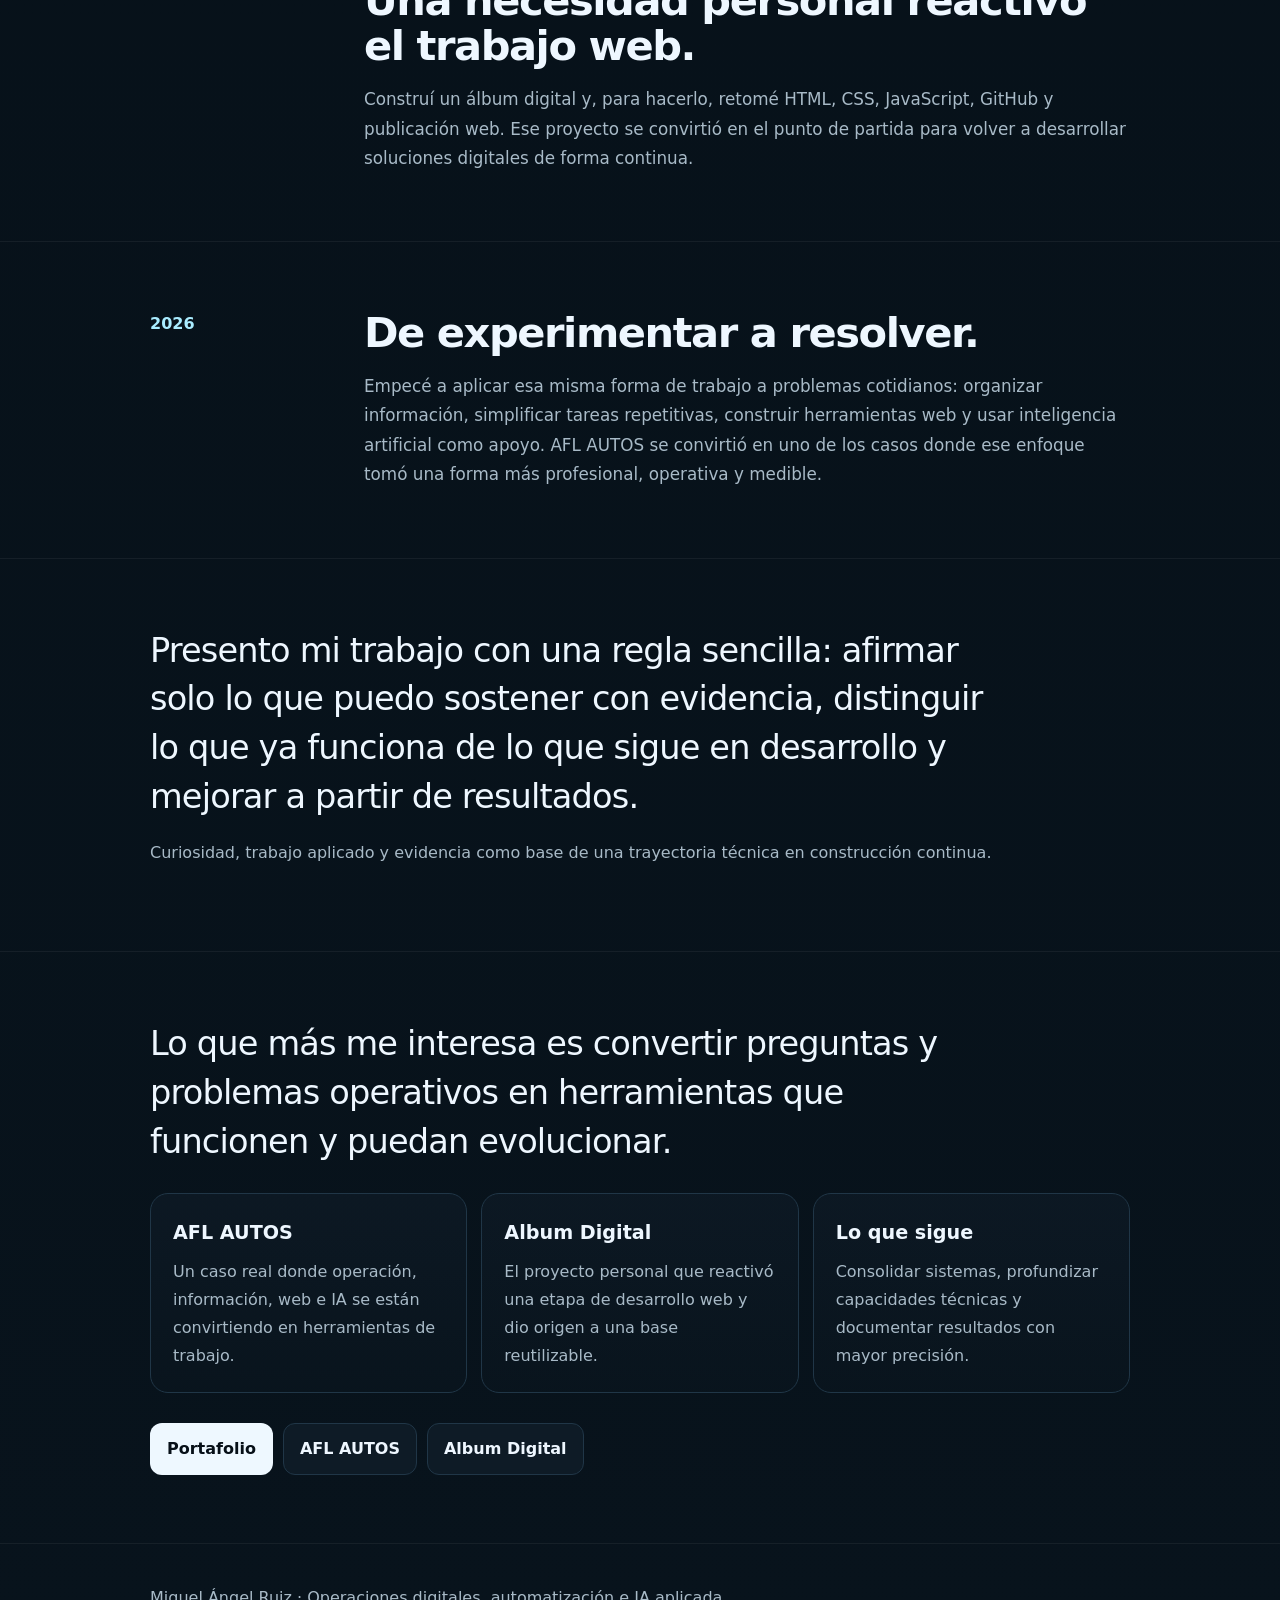
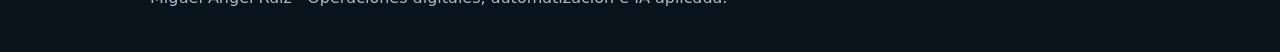
==== commit 1828d4b7: "Refine career story with evidence-first framing" ====
--- a/historia/index.html
+++ b/historia/index.html
@@ -13,14 +13,14 @@
 <body>
 <nav class="top"><div class="w topin"><a class="brand" href="/historia/">Miguel Ángel Ruiz</a><a class="back" href="/">Portafolio</a></div></nav>
 <main>
-<header class="hero"><div class="w"><h1 class="name">Miguel Ángel Ruiz</h1><p class="idea">Siempre he tenido curiosidad por entender cómo funcionan las cosas y por intentar construir algo que resuelva un problema real.</p><p class="lead">No tengo una historia perfecta ni un camino lineal. He trabajado, aprendido, cambiado de dirección y vuelto a empezar más de una vez. Esta página conserva esa parte del recorrido: lo que he ido haciendo, lo que sigo aprendiendo y las cosas que nacieron simplemente porque quise saber si podía crearlas.</p><div class="actions"><a class="btn primary" href="/">Ver lo que estoy construyendo</a></div></div></header>
-<section><div class="w story"><div class="year">Antes</div><div><h2>La tecnología siempre estuvo ahí.</h2><p>Estudié Ingeniería en Sistemas Computacionales y concluí los estudios, con certificado total y carta de pasante. Después mi camino profesional pasó también por otras áreas, entre ellas la experiencia comercial automotriz. Con el tiempo entendí que todo eso no estaba separado: aprender a escuchar, resolver, vender, organizar y adaptarme también forma parte de construir tecnología útil.</p></div></div></section>
-<section><div class="w story"><div class="year">2013</div><div><h2>Aprender de personas y de problemas reales.</h2><p>Trabajé como Asesor Profesional de Ventas en Nissan / Excelencia Japonesa, en Puebla. Fue una etapa comercial, pero también una escuela práctica sobre clientes, procesos, presión, seguimiento y resultados. Años después, muchas de esas experiencias terminaron influyendo en la forma en que pienso los sistemas que construyo.</p></div></div></section>
-<section><div class="w story"><div class="year">2025</div><div><h2>Una necesidad personal volvió a encender la curiosidad.</h2><p>Quise construir un álbum digital. No empezó como una estrategia profesional; empezó como una necesidad cercana. Para hacerlo tuve que volver a HTML, CSS, JavaScript, GitHub y publicación web. Ese proyecto pequeño terminó recordándome algo importante: disfruto aprender mientras construyo.</p></div></div></section>
-<section><div class="w story"><div class="year">2026</div><div><h2>De experimentar a resolver.</h2><p>Empecé a aplicar esa misma forma de aprender a problemas cotidianos: organizar información, simplificar trabajo repetitivo, construir herramientas web y usar inteligencia artificial como apoyo. AFL AUTOS se convirtió en uno de los casos donde esa curiosidad empezó a tomar una forma más profesional y medible.</p></div></div></section>
-<section><div class="w"><p class="quote">No quiero presentar una versión exagerada de lo que sé. Prefiero poder mostrar lo que he construido, reconocer lo que todavía estoy aprendiendo y seguir mejorando una cosa a la vez.</p><p class="small">Esa es la parte de mi trayectoria que quiero conservar: curiosidad, trabajo y evidencia antes que títulos.</p></div></section>
-<section><div class="w"><p class="quote">Lo que más me interesa no es acumular proyectos. Es aprender a convertir preguntas en cosas que funcionen.</p><div class="cards"><article class="card"><h3>AFL AUTOS</h3><p>Un caso real donde operación, información, web e IA se están convirtiendo en herramientas de trabajo.</p></article><article class="card"><h3>Album Digital</h3><p>El proyecto personal que me hizo volver a construir para la web y seguir aprendiendo.</p></article><article class="card"><h3>Lo que sigue</h3><p>Seguir aprendiendo, documentando mejor y construyendo soluciones que puedan sostenerse con hechos.</p></article></div><div class="actions"><a class="btn primary" href="/">Portafolio</a><a class="btn" href="/casos/afl-autos/">AFL AUTOS</a><a class="btn" href="https://miguelangelruizfull-ai.github.io/Album_Digital/">Album Digital</a></div></div></section>
+<header class="hero"><div class="w"><h1 class="name">Miguel Ángel Ruiz</h1><p class="idea">Me interesa entender cómo funcionan las cosas y convertir problemas concretos en soluciones que puedan usarse, revisarse y mejorar.</p><p class="lead">Mi trayectoria combina formación en Sistemas Computacionales, experiencia comercial, aprendizaje técnico continuo y proyectos reales. Esta página resume cómo esas etapas se conectan con el trabajo que desarrollo hoy.</p><div class="actions"><a class="btn primary" href="/">Ver lo que estoy construyendo</a></div></div></header>
+<section><div class="w story"><div class="year">Antes</div><div><h2>La tecnología siempre estuvo ahí.</h2><p>Estudié Ingeniería en Sistemas Computacionales y concluí los estudios, con certificado total y carta de pasante. Después mi camino profesional pasó también por otras áreas, entre ellas la experiencia comercial automotriz. Con el tiempo, habilidades como escuchar, resolver, vender, organizar y adaptarme se integraron con mi trabajo técnico.</p></div></div></section>
+<section><div class="w story"><div class="year">2013</div><div><h2>Aprender de personas y de problemas reales.</h2><p>Trabajé como Asesor Profesional de Ventas en Nissan / Excelencia Japonesa, en Puebla. Fue una etapa comercial y una experiencia práctica sobre clientes, procesos, presión, seguimiento y resultados. Parte de ese aprendizaje influye hoy en la forma en que diseño sistemas orientados a operación real.</p></div></div></section>
+<section><div class="w story"><div class="year">2025</div><div><h2>Una necesidad personal reactivó el trabajo web.</h2><p>Construí un álbum digital y, para hacerlo, retomé HTML, CSS, JavaScript, GitHub y publicación web. Ese proyecto se convirtió en el punto de partida para volver a desarrollar soluciones digitales de forma continua.</p></div></div></section>
+<section><div class="w story"><div class="year">2026</div><div><h2>De experimentar a resolver.</h2><p>Empecé a aplicar esa misma forma de trabajo a problemas cotidianos: organizar información, simplificar tareas repetitivas, construir herramientas web y usar inteligencia artificial como apoyo. AFL AUTOS se convirtió en uno de los casos donde ese enfoque tomó una forma más profesional, operativa y medible.</p></div></div></section>
+<section><div class="w"><p class="quote">Presento mi trabajo con una regla sencilla: afirmar solo lo que puedo sostener con evidencia, distinguir lo que ya funciona de lo que sigue en desarrollo y mejorar a partir de resultados.</p><p class="small">Curiosidad, trabajo aplicado y evidencia como base de una trayectoria técnica en construcción continua.</p></div></section>
+<section><div class="w"><p class="quote">Lo que más me interesa es convertir preguntas y problemas operativos en herramientas que funcionen y puedan evolucionar.</p><div class="cards"><article class="card"><h3>AFL AUTOS</h3><p>Un caso real donde operación, información, web e IA se están convirtiendo en herramientas de trabajo.</p></article><article class="card"><h3>Album Digital</h3><p>El proyecto personal que reactivó una etapa de desarrollo web y dio origen a una base reutilizable.</p></article><article class="card"><h3>Lo que sigue</h3><p>Consolidar sistemas, profundizar capacidades técnicas y documentar resultados con mayor precisión.</p></article></div><div class="actions"><a class="btn primary" href="/">Portafolio</a><a class="btn" href="/casos/afl-autos/">AFL AUTOS</a><a class="btn" href="https://miguelangelruizfull-ai.github.io/Album_Digital/">Album Digital</a></div></div></section>
 </main>
-<footer><div class="w">Miguel Ángel Ruiz · Una historia en construcción.</div></footer>
+<footer><div class="w">Miguel Ángel Ruiz · Operaciones digitales, automatización e IA aplicada.</div></footer>
 </body>
 </html>
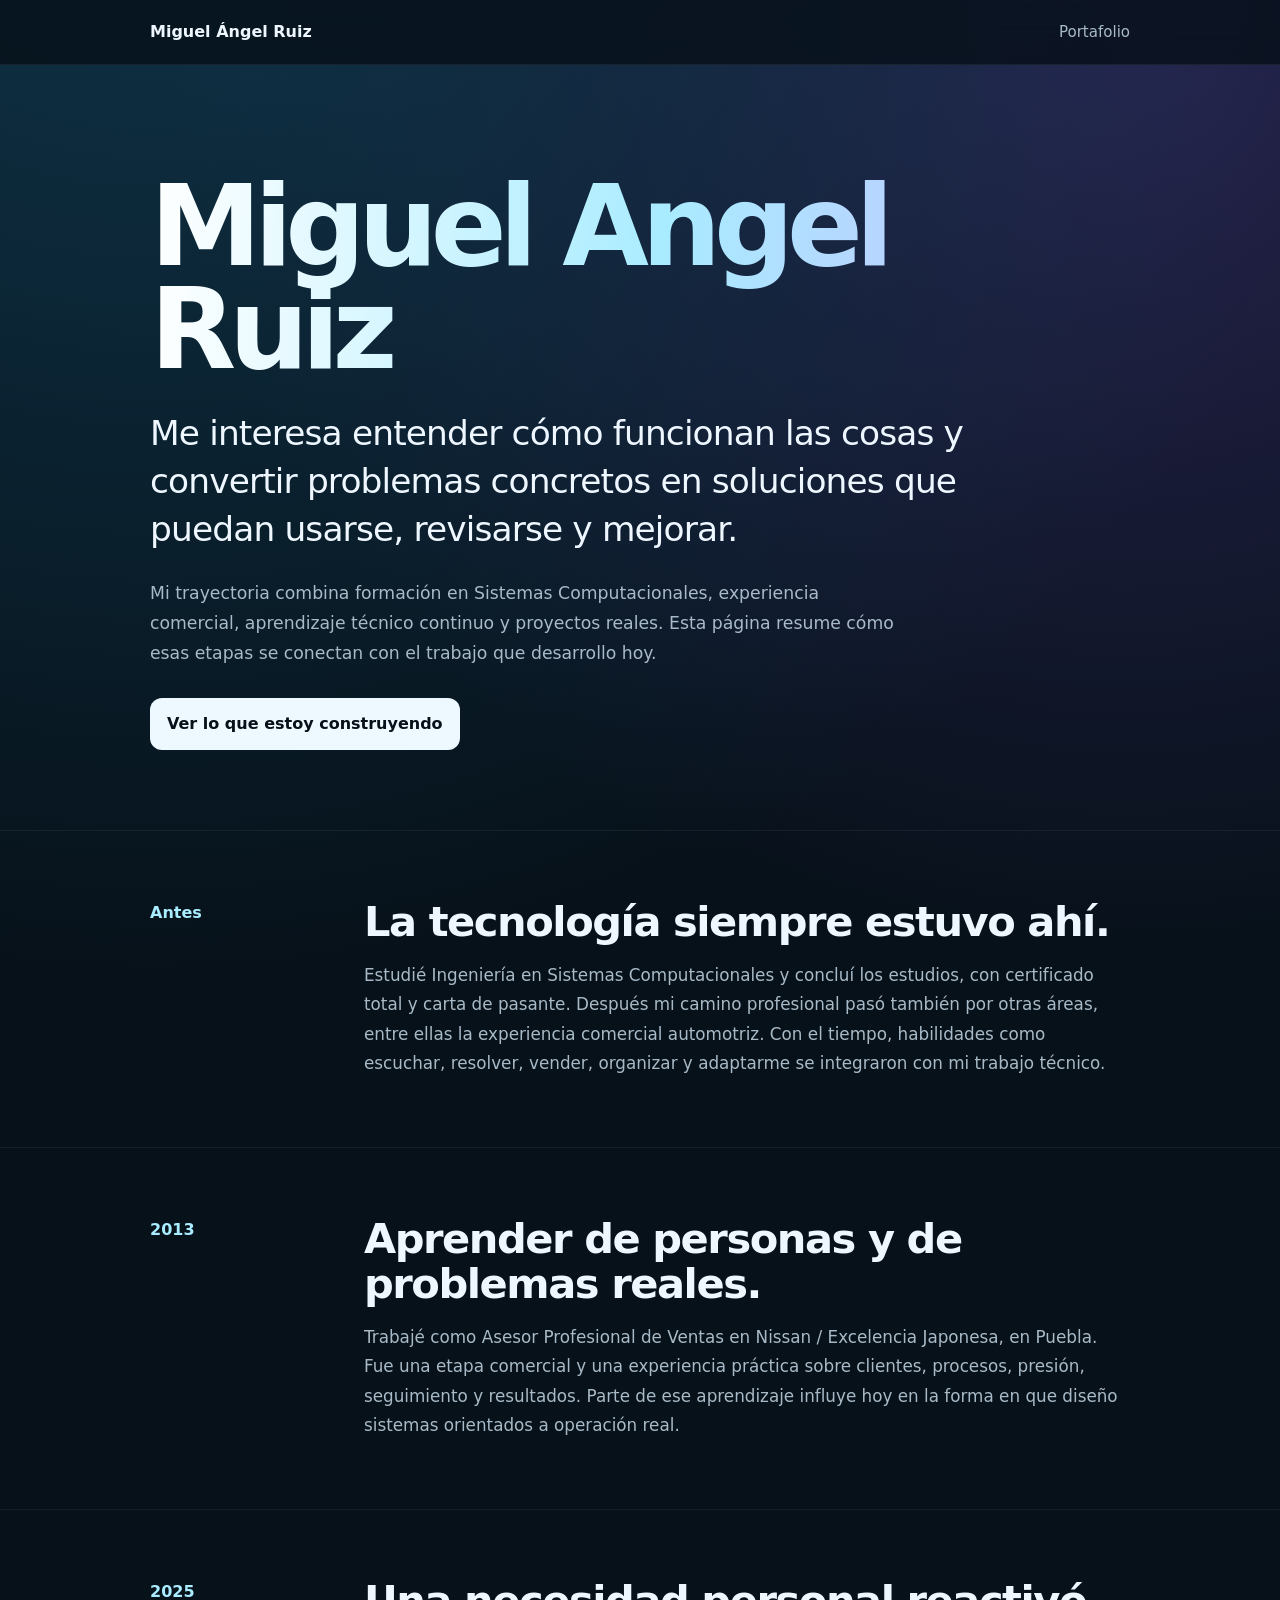
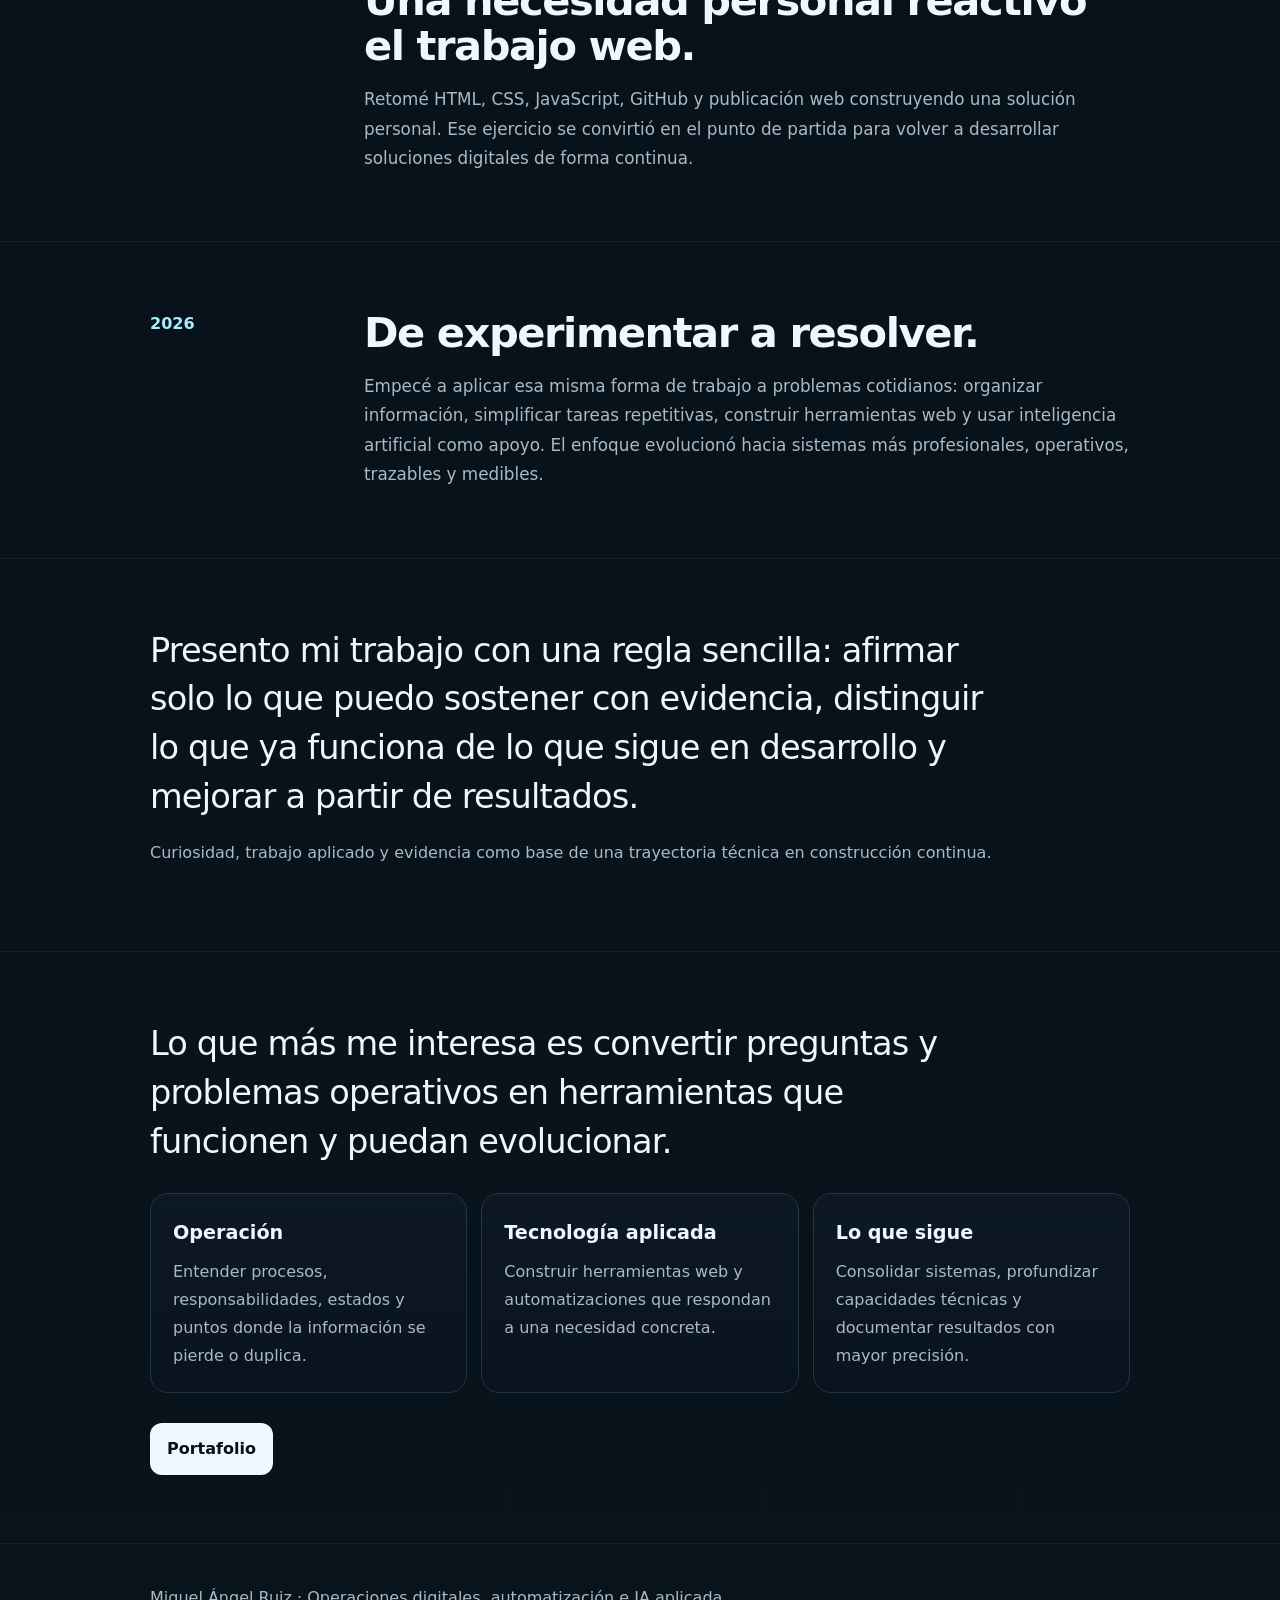
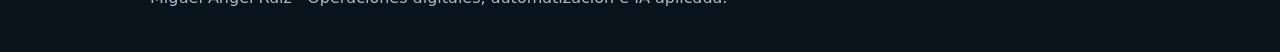
==== commit e07e6d9c: "Remove named private project references from public history" ====
--- a/historia/index.html
+++ b/historia/index.html
@@ -16,10 +16,10 @@
 <header class="hero"><div class="w"><h1 class="name">Miguel Ángel Ruiz</h1><p class="idea">Me interesa entender cómo funcionan las cosas y convertir problemas concretos en soluciones que puedan usarse, revisarse y mejorar.</p><p class="lead">Mi trayectoria combina formación en Sistemas Computacionales, experiencia comercial, aprendizaje técnico continuo y proyectos reales. Esta página resume cómo esas etapas se conectan con el trabajo que desarrollo hoy.</p><div class="actions"><a class="btn primary" href="/">Ver lo que estoy construyendo</a></div></div></header>
 <section><div class="w story"><div class="year">Antes</div><div><h2>La tecnología siempre estuvo ahí.</h2><p>Estudié Ingeniería en Sistemas Computacionales y concluí los estudios, con certificado total y carta de pasante. Después mi camino profesional pasó también por otras áreas, entre ellas la experiencia comercial automotriz. Con el tiempo, habilidades como escuchar, resolver, vender, organizar y adaptarme se integraron con mi trabajo técnico.</p></div></div></section>
 <section><div class="w story"><div class="year">2013</div><div><h2>Aprender de personas y de problemas reales.</h2><p>Trabajé como Asesor Profesional de Ventas en Nissan / Excelencia Japonesa, en Puebla. Fue una etapa comercial y una experiencia práctica sobre clientes, procesos, presión, seguimiento y resultados. Parte de ese aprendizaje influye hoy en la forma en que diseño sistemas orientados a operación real.</p></div></div></section>
-<section><div class="w story"><div class="year">2025</div><div><h2>Una necesidad personal reactivó el trabajo web.</h2><p>Construí un álbum digital y, para hacerlo, retomé HTML, CSS, JavaScript, GitHub y publicación web. Ese proyecto se convirtió en el punto de partida para volver a desarrollar soluciones digitales de forma continua.</p></div></div></section>
-<section><div class="w story"><div class="year">2026</div><div><h2>De experimentar a resolver.</h2><p>Empecé a aplicar esa misma forma de trabajo a problemas cotidianos: organizar información, simplificar tareas repetitivas, construir herramientas web y usar inteligencia artificial como apoyo. AFL AUTOS se convirtió en uno de los casos donde ese enfoque tomó una forma más profesional, operativa y medible.</p></div></div></section>
+<section><div class="w story"><div class="year">2025</div><div><h2>Una necesidad personal reactivó el trabajo web.</h2><p>Retomé HTML, CSS, JavaScript, GitHub y publicación web construyendo una solución personal. Ese ejercicio se convirtió en el punto de partida para volver a desarrollar soluciones digitales de forma continua.</p></div></div></section>
+<section><div class="w story"><div class="year">2026</div><div><h2>De experimentar a resolver.</h2><p>Empecé a aplicar esa misma forma de trabajo a problemas cotidianos: organizar información, simplificar tareas repetitivas, construir herramientas web y usar inteligencia artificial como apoyo. El enfoque evolucionó hacia sistemas más profesionales, operativos, trazables y medibles.</p></div></div></section>
 <section><div class="w"><p class="quote">Presento mi trabajo con una regla sencilla: afirmar solo lo que puedo sostener con evidencia, distinguir lo que ya funciona de lo que sigue en desarrollo y mejorar a partir de resultados.</p><p class="small">Curiosidad, trabajo aplicado y evidencia como base de una trayectoria técnica en construcción continua.</p></div></section>
-<section><div class="w"><p class="quote">Lo que más me interesa es convertir preguntas y problemas operativos en herramientas que funcionen y puedan evolucionar.</p><div class="cards"><article class="card"><h3>AFL AUTOS</h3><p>Un caso real donde operación, información, web e IA se están convirtiendo en herramientas de trabajo.</p></article><article class="card"><h3>Album Digital</h3><p>El proyecto personal que reactivó una etapa de desarrollo web y dio origen a una base reutilizable.</p></article><article class="card"><h3>Lo que sigue</h3><p>Consolidar sistemas, profundizar capacidades técnicas y documentar resultados con mayor precisión.</p></article></div><div class="actions"><a class="btn primary" href="/">Portafolio</a><a class="btn" href="/casos/afl-autos/">AFL AUTOS</a><a class="btn" href="https://miguelangelruizfull-ai.github.io/Album_Digital/">Album Digital</a></div></div></section>
+<section><div class="w"><p class="quote">Lo que más me interesa es convertir preguntas y problemas operativos en herramientas que funcionen y puedan evolucionar.</p><div class="cards"><article class="card"><h3>Operación</h3><p>Entender procesos, responsabilidades, estados y puntos donde la información se pierde o duplica.</p></article><article class="card"><h3>Tecnología aplicada</h3><p>Construir herramientas web y automatizaciones que respondan a una necesidad concreta.</p></article><article class="card"><h3>Lo que sigue</h3><p>Consolidar sistemas, profundizar capacidades técnicas y documentar resultados con mayor precisión.</p></article></div><div class="actions"><a class="btn primary" href="/">Portafolio</a></div></div></section>
 </main>
 <footer><div class="w">Miguel Ángel Ruiz · Operaciones digitales, automatización e IA aplicada.</div></footer>
 </body>
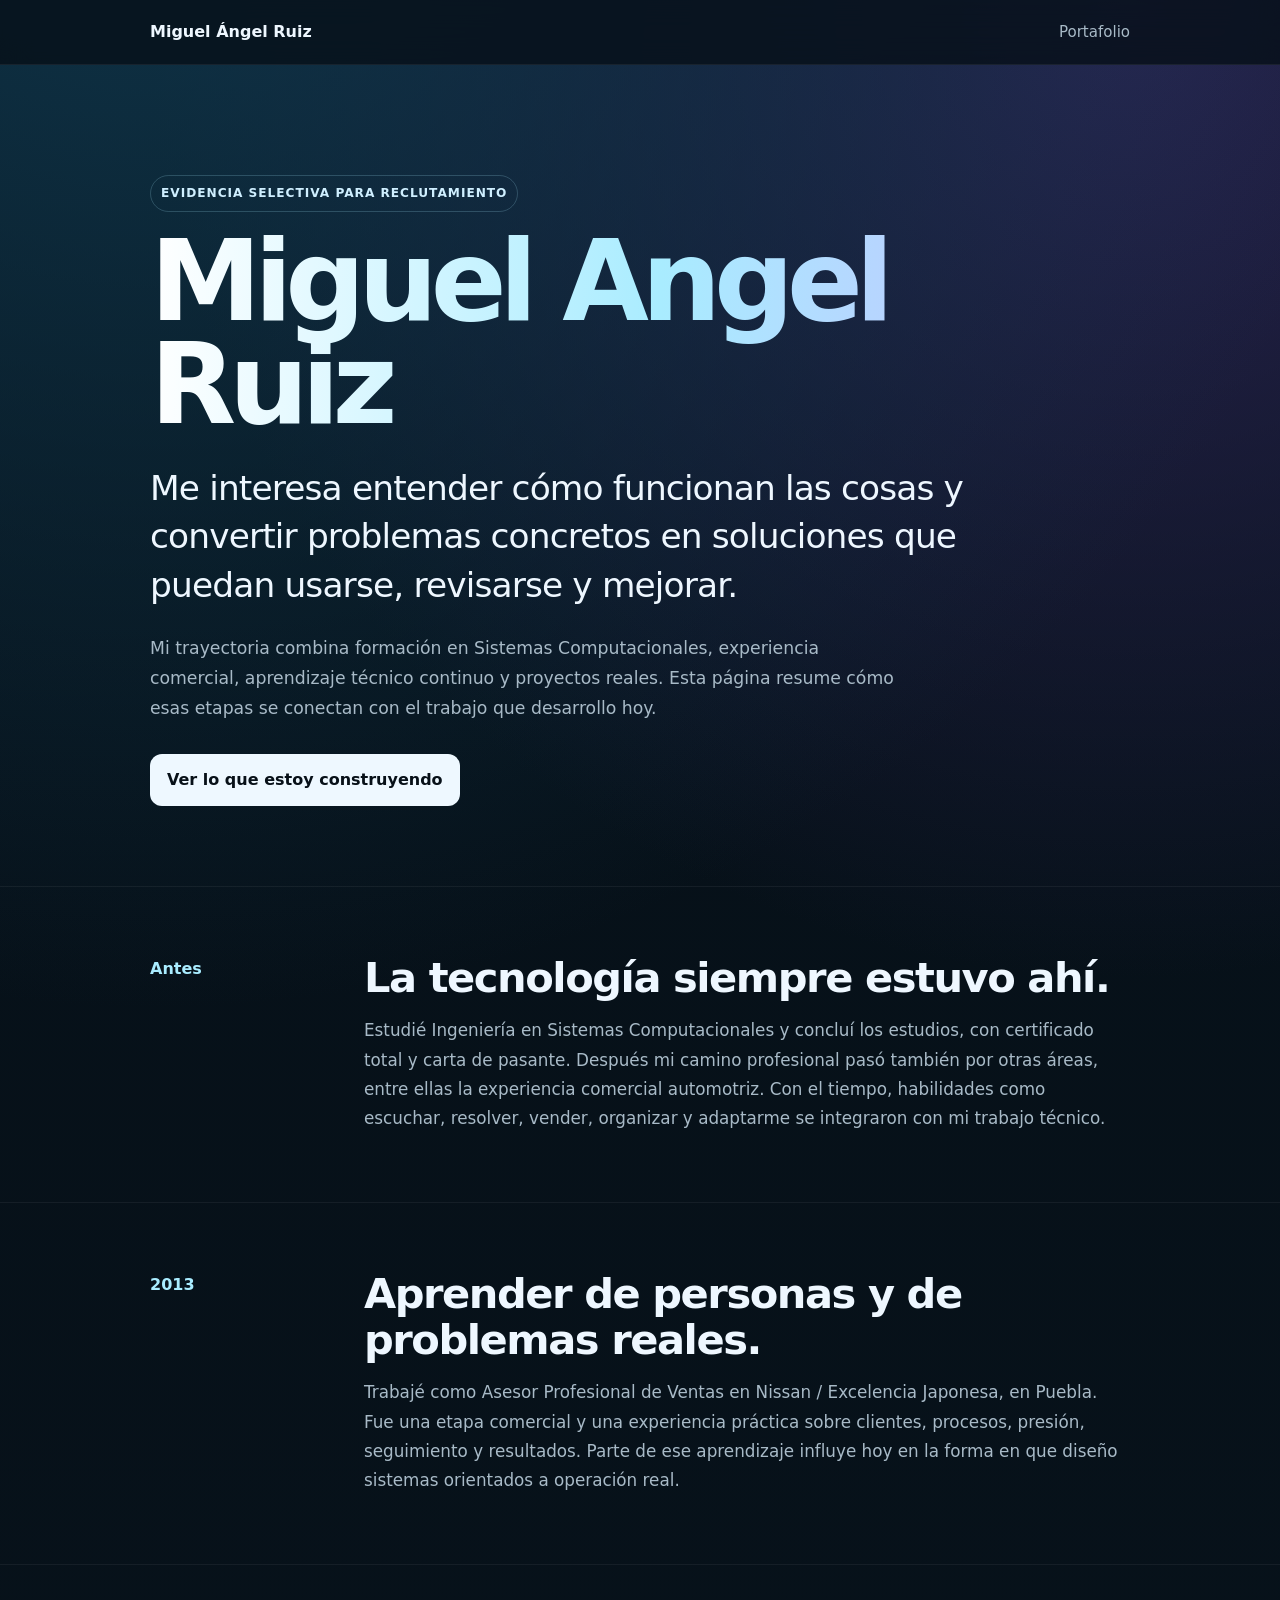
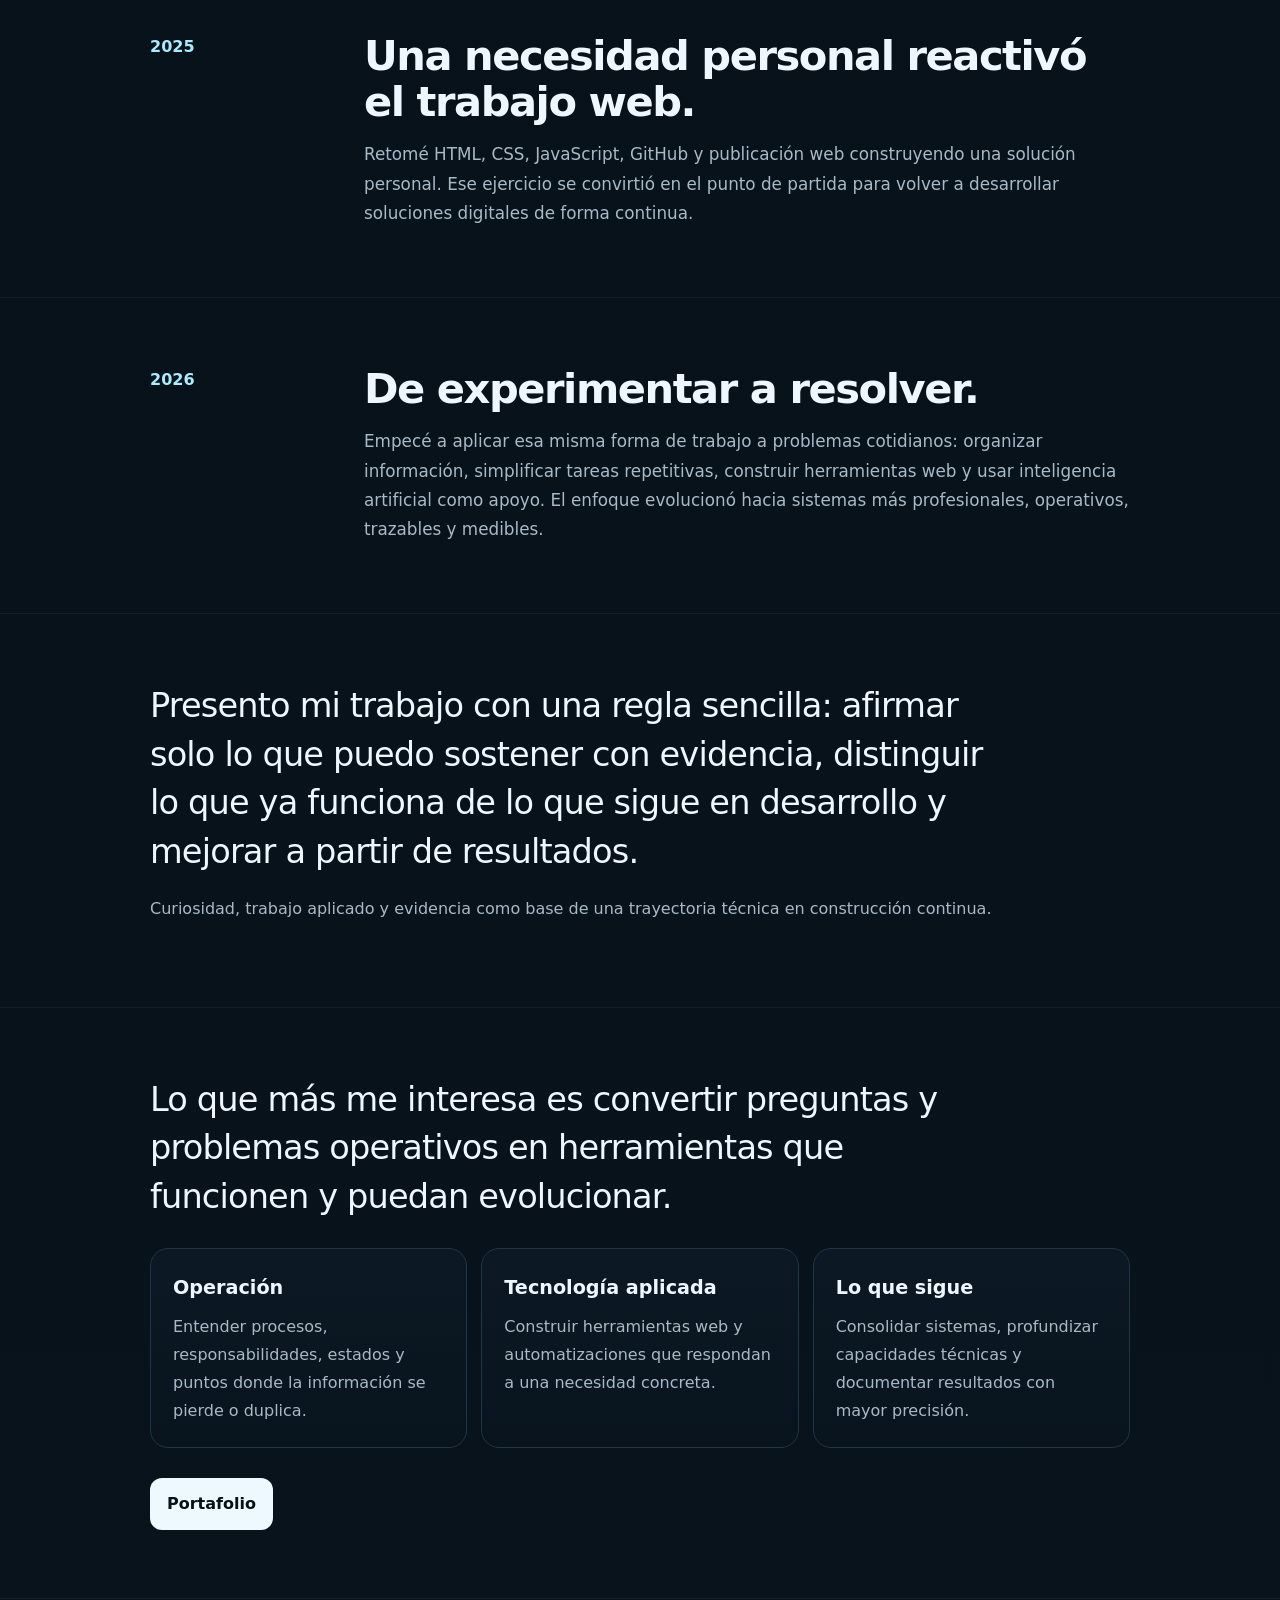
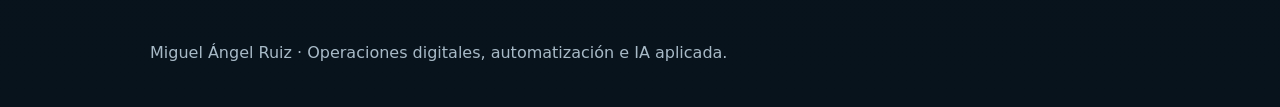
==== commit 75e8af1e: "Make trajectory recruiter-only selective evidence" ====
--- a/historia/index.html
+++ b/historia/index.html
@@ -5,7 +5,33 @@
 <meta name="viewport" content="width=device-width,initial-scale=1">
 <title>Miguel Ángel Ruiz | Una historia de curiosidad y construcción</title>
 <meta name="description" content="La historia de Miguel Ángel Ruiz: aprender, volver a tecnología y convertir la curiosidad en proyectos reales, paso a paso.">
+<meta name="robots" content="noindex,nofollow,noarchive">
 <link rel="canonical" href="https://miguelangelruizfull-ai.github.io/historia/">
+<meta name="author" content="Miguel Ángel Ruiz">
+<meta name="theme-color" content="#071018">
+<meta property="og:type" content="profile">
+<meta property="og:locale" content="es_MX">
+<meta property="og:site_name" content="Miguel Ángel Ruiz — Portafolio profesional">
+<meta property="og:title" content="Miguel Ángel Ruiz | Trayectoria profesional — acceso selectivo">
+<meta property="og:description" content="Formación en Sistemas Computacionales, experiencia comercial, regreso al desarrollo web y evolución hacia operaciones digitales y automatización aplicada.">
+<meta property="og:url" content="https://miguelangelruizfull-ai.github.io/historia/">
+<meta name="twitter:card" content="summary">
+<meta name="twitter:title" content="Miguel Ángel Ruiz | Trayectoria profesional — acceso selectivo">
+<meta name="twitter:description" content="Formación, experiencia comercial y evolución hacia operaciones digitales, desarrollo web y automatización aplicada.">
+<link rel="alternate" hreflang="es-MX" href="https://miguelangelruizfull-ai.github.io/historia/">
+<script type="application/ld+json">
+{
+  "@context": "https://schema.org",
+  "@type": "ProfilePage",
+  "name": "Trayectoria profesional — Miguel Ángel Ruiz",
+  "url": "https://miguelangelruizfull-ai.github.io/historia/",
+  "mainEntity": {
+    "@type": "Person",
+    "name": "Miguel Ángel Ruiz",
+    "url": "https://miguelangelruizfull-ai.github.io/"
+  }
+}
+</script>
 <style>
 :root{--bg:#071018;--panel:#0c1721;--text:#eef7ff;--muted:#a8bac7;--line:#203647;--accent:#a9ecff;--max:980px}*{box-sizing:border-box}html{scroll-behavior:smooth}body{margin:0;background:radial-gradient(circle at 12% -8%,#10384e 0,transparent 34%),radial-gradient(circle at 88% 0,#292451 0,transparent 28%),linear-gradient(180deg,#061018,#08131c);color:var(--text);font:16px/1.75 system-ui,-apple-system,Segoe UI,sans-serif}.w{width:min(calc(100% - 34px),var(--max));margin:auto}a{color:inherit}.top{border-bottom:1px solid #ffffff10;background:#071018cc;backdrop-filter:blur(14px)}.topin{min-height:64px;display:flex;align-items:center;justify-content:space-between;gap:18px}.top a{text-decoration:none}.brand{font-weight:800}.back{color:var(--muted);font-size:.94rem}.hero{padding:110px 0 80px}.name{font-size:clamp(3.2rem,10vw,7rem);line-height:.92;letter-spacing:-.065em;margin:0 0 28px;background:linear-gradient(92deg,#fff,#a9ecff 52%,#c6bbff);-webkit-background-clip:text;background-clip:text;color:transparent}.idea{font-size:clamp(1.35rem,3vw,2.15rem);line-height:1.4;letter-spacing:-.025em;max-width:820px;margin:0}.lead{font-size:1.08rem;color:var(--muted);max-width:760px;margin-top:24px}.actions{display:flex;gap:10px;flex-wrap:wrap;margin-top:30px}.btn{display:inline-block;padding:11px 16px;border-radius:12px;border:1px solid var(--line);background:#0e1b26;text-decoration:none;font-weight:800}.btn.primary{background:#eef8ff;color:#071018;border-color:transparent}section{padding:68px 0;border-top:1px solid #ffffff0e}.story{display:grid;grid-template-columns:180px 1fr;gap:34px}.year{color:var(--accent);font-weight:800}.story h2{font-size:clamp(1.75rem,4vw,2.6rem);line-height:1.1;letter-spacing:-.035em;margin:0 0 16px}.story p{margin:0;color:var(--muted);font-size:1.05rem}.quote{font-size:clamp(1.4rem,3vw,2.1rem);line-height:1.45;letter-spacing:-.025em;max-width:850px;margin:0}.small{color:var(--muted);margin-top:18px}.cards{display:grid;grid-template-columns:repeat(3,1fr);gap:14px;margin-top:26px}.card{background:linear-gradient(180deg,#0d1924dd,#09141ddd);border:1px solid var(--line);border-radius:18px;padding:22px}.card h3{margin:0 0 9px;font-size:1.2rem}.card p{margin:0;color:var(--muted)}footer{padding:40px 0;color:var(--muted);border-top:1px solid #ffffff0e}@media(max-width:720px){.story{grid-template-columns:1fr;gap:10px}.cards{grid-template-columns:1fr}.hero{padding:78px 0 58px}}
 </style>
@@ -13,7 +39,7 @@
 <body>
 <nav class="top"><div class="w topin"><a class="brand" href="/historia/">Miguel Ángel Ruiz</a><a class="back" href="/">Portafolio</a></div></nav>
 <main>
-<header class="hero"><div class="w"><h1 class="name">Miguel Ángel Ruiz</h1><p class="idea">Me interesa entender cómo funcionan las cosas y convertir problemas concretos en soluciones que puedan usarse, revisarse y mejorar.</p><p class="lead">Mi trayectoria combina formación en Sistemas Computacionales, experiencia comercial, aprendizaje técnico continuo y proyectos reales. Esta página resume cómo esas etapas se conectan con el trabajo que desarrollo hoy.</p><div class="actions"><a class="btn primary" href="/">Ver lo que estoy construyendo</a></div></div></header>
+<header class="hero"><div class="w"><div style="display:inline-block;margin-bottom:18px;padding:7px 10px;border:1px solid #a9ecff33;border-radius:999px;color:#cfefff;font-size:.76rem;font-weight:800;letter-spacing:.08em;text-transform:uppercase">Evidencia selectiva para reclutamiento</div><h1 class="name">Miguel Ángel Ruiz</h1><p class="idea">Me interesa entender cómo funcionan las cosas y convertir problemas concretos en soluciones que puedan usarse, revisarse y mejorar.</p><p class="lead">Mi trayectoria combina formación en Sistemas Computacionales, experiencia comercial, aprendizaje técnico continuo y proyectos reales. Esta página resume cómo esas etapas se conectan con el trabajo que desarrollo hoy.</p><div class="actions"><a class="btn primary" href="/">Ver lo que estoy construyendo</a></div></div></header>
 <section><div class="w story"><div class="year">Antes</div><div><h2>La tecnología siempre estuvo ahí.</h2><p>Estudié Ingeniería en Sistemas Computacionales y concluí los estudios, con certificado total y carta de pasante. Después mi camino profesional pasó también por otras áreas, entre ellas la experiencia comercial automotriz. Con el tiempo, habilidades como escuchar, resolver, vender, organizar y adaptarme se integraron con mi trabajo técnico.</p></div></div></section>
 <section><div class="w story"><div class="year">2013</div><div><h2>Aprender de personas y de problemas reales.</h2><p>Trabajé como Asesor Profesional de Ventas en Nissan / Excelencia Japonesa, en Puebla. Fue una etapa comercial y una experiencia práctica sobre clientes, procesos, presión, seguimiento y resultados. Parte de ese aprendizaje influye hoy en la forma en que diseño sistemas orientados a operación real.</p></div></div></section>
 <section><div class="w story"><div class="year">2025</div><div><h2>Una necesidad personal reactivó el trabajo web.</h2><p>Retomé HTML, CSS, JavaScript, GitHub y publicación web construyendo una solución personal. Ese ejercicio se convirtió en el punto de partida para volver a desarrollar soluciones digitales de forma continua.</p></div></div></section>
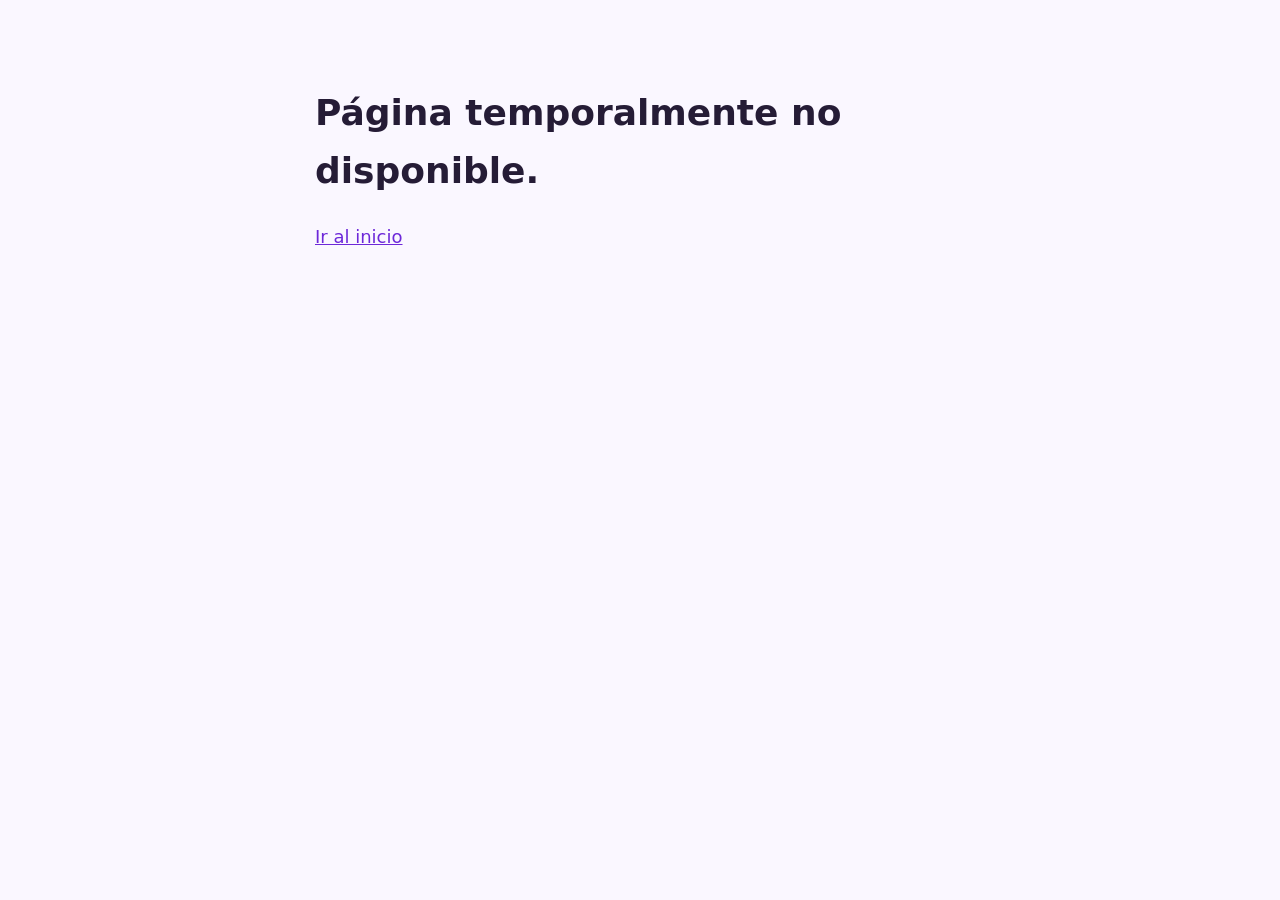
==== commit a16cb9d1: "privacy: retirar temporalmente presentación profesional preservando lanzamientos" ====
--- a/historia/index.html
+++ b/historia/index.html
@@ -1,52 +1,2 @@
 <!doctype html>
-<html lang="es">
-<head>
-<meta charset="utf-8">
-<meta name="viewport" content="width=device-width,initial-scale=1">
-<title>Miguel Ángel Ruiz | Una historia de curiosidad y construcción</title>
-<meta name="description" content="La historia de Miguel Ángel Ruiz: aprender, volver a tecnología y convertir la curiosidad en proyectos reales, paso a paso.">
-<meta name="robots" content="noindex,nofollow,noarchive">
-<link rel="canonical" href="https://miguelangelruizfull-ai.github.io/historia/">
-<meta name="author" content="Miguel Ángel Ruiz">
-<meta name="theme-color" content="#071018">
-<meta property="og:type" content="profile">
-<meta property="og:locale" content="es_MX">
-<meta property="og:site_name" content="Miguel Ángel Ruiz — Portafolio profesional">
-<meta property="og:title" content="Miguel Ángel Ruiz | Trayectoria profesional — acceso selectivo">
-<meta property="og:description" content="Formación en Sistemas Computacionales, experiencia comercial, regreso al desarrollo web y evolución hacia operaciones digitales y automatización aplicada.">
-<meta property="og:url" content="https://miguelangelruizfull-ai.github.io/historia/">
-<meta name="twitter:card" content="summary">
-<meta name="twitter:title" content="Miguel Ángel Ruiz | Trayectoria profesional — acceso selectivo">
-<meta name="twitter:description" content="Formación, experiencia comercial y evolución hacia operaciones digitales, desarrollo web y automatización aplicada.">
-<link rel="alternate" hreflang="es-MX" href="https://miguelangelruizfull-ai.github.io/historia/">
-<script type="application/ld+json">
-{
-  "@context": "https://schema.org",
-  "@type": "ProfilePage",
-  "name": "Trayectoria profesional — Miguel Ángel Ruiz",
-  "url": "https://miguelangelruizfull-ai.github.io/historia/",
-  "mainEntity": {
-    "@type": "Person",
-    "name": "Miguel Ángel Ruiz",
-    "url": "https://miguelangelruizfull-ai.github.io/"
-  }
-}
-</script>
-<style>
-:root{--bg:#071018;--panel:#0c1721;--text:#eef7ff;--muted:#a8bac7;--line:#203647;--accent:#a9ecff;--max:980px}*{box-sizing:border-box}html{scroll-behavior:smooth}body{margin:0;background:radial-gradient(circle at 12% -8%,#10384e 0,transparent 34%),radial-gradient(circle at 88% 0,#292451 0,transparent 28%),linear-gradient(180deg,#061018,#08131c);color:var(--text);font:16px/1.75 system-ui,-apple-system,Segoe UI,sans-serif}.w{width:min(calc(100% - 34px),var(--max));margin:auto}a{color:inherit}.top{border-bottom:1px solid #ffffff10;background:#071018cc;backdrop-filter:blur(14px)}.topin{min-height:64px;display:flex;align-items:center;justify-content:space-between;gap:18px}.top a{text-decoration:none}.brand{font-weight:800}.back{color:var(--muted);font-size:.94rem}.hero{padding:110px 0 80px}.name{font-size:clamp(3.2rem,10vw,7rem);line-height:.92;letter-spacing:-.065em;margin:0 0 28px;background:linear-gradient(92deg,#fff,#a9ecff 52%,#c6bbff);-webkit-background-clip:text;background-clip:text;color:transparent}.idea{font-size:clamp(1.35rem,3vw,2.15rem);line-height:1.4;letter-spacing:-.025em;max-width:820px;margin:0}.lead{font-size:1.08rem;color:var(--muted);max-width:760px;margin-top:24px}.actions{display:flex;gap:10px;flex-wrap:wrap;margin-top:30px}.btn{display:inline-block;padding:11px 16px;border-radius:12px;border:1px solid var(--line);background:#0e1b26;text-decoration:none;font-weight:800}.btn.primary{background:#eef8ff;color:#071018;border-color:transparent}section{padding:68px 0;border-top:1px solid #ffffff0e}.story{display:grid;grid-template-columns:180px 1fr;gap:34px}.year{color:var(--accent);font-weight:800}.story h2{font-size:clamp(1.75rem,4vw,2.6rem);line-height:1.1;letter-spacing:-.035em;margin:0 0 16px}.story p{margin:0;color:var(--muted);font-size:1.05rem}.quote{font-size:clamp(1.4rem,3vw,2.1rem);line-height:1.45;letter-spacing:-.025em;max-width:850px;margin:0}.small{color:var(--muted);margin-top:18px}.cards{display:grid;grid-template-columns:repeat(3,1fr);gap:14px;margin-top:26px}.card{background:linear-gradient(180deg,#0d1924dd,#09141ddd);border:1px solid var(--line);border-radius:18px;padding:22px}.card h3{margin:0 0 9px;font-size:1.2rem}.card p{margin:0;color:var(--muted)}footer{padding:40px 0;color:var(--muted);border-top:1px solid #ffffff0e}@media(max-width:720px){.story{grid-template-columns:1fr;gap:10px}.cards{grid-template-columns:1fr}.hero{padding:78px 0 58px}}
-</style>
-</head>
-<body>
-<nav class="top"><div class="w topin"><a class="brand" href="/historia/">Miguel Ángel Ruiz</a><a class="back" href="/">Portafolio</a></div></nav>
-<main>
-<header class="hero"><div class="w"><div style="display:inline-block;margin-bottom:18px;padding:7px 10px;border:1px solid #a9ecff33;border-radius:999px;color:#cfefff;font-size:.76rem;font-weight:800;letter-spacing:.08em;text-transform:uppercase">Evidencia selectiva para reclutamiento</div><h1 class="name">Miguel Ángel Ruiz</h1><p class="idea">Me interesa entender cómo funcionan las cosas y convertir problemas concretos en soluciones que puedan usarse, revisarse y mejorar.</p><p class="lead">Mi trayectoria combina formación en Sistemas Computacionales, experiencia comercial, aprendizaje técnico continuo y proyectos reales. Esta página resume cómo esas etapas se conectan con el trabajo que desarrollo hoy.</p><div class="actions"><a class="btn primary" href="/">Ver lo que estoy construyendo</a></div></div></header>
-<section><div class="w story"><div class="year">Antes</div><div><h2>La tecnología siempre estuvo ahí.</h2><p>Estudié Ingeniería en Sistemas Computacionales y concluí los estudios, con certificado total y carta de pasante. Después mi camino profesional pasó también por otras áreas, entre ellas la experiencia comercial automotriz. Con el tiempo, habilidades como escuchar, resolver, vender, organizar y adaptarme se integraron con mi trabajo técnico.</p></div></div></section>
-<section><div class="w story"><div class="year">2013</div><div><h2>Aprender de personas y de problemas reales.</h2><p>Trabajé como Asesor Profesional de Ventas en Nissan / Excelencia Japonesa, en Puebla. Fue una etapa comercial y una experiencia práctica sobre clientes, procesos, presión, seguimiento y resultados. Parte de ese aprendizaje influye hoy en la forma en que diseño sistemas orientados a operación real.</p></div></div></section>
-<section><div class="w story"><div class="year">2025</div><div><h2>Una necesidad personal reactivó el trabajo web.</h2><p>Retomé HTML, CSS, JavaScript, GitHub y publicación web construyendo una solución personal. Ese ejercicio se convirtió en el punto de partida para volver a desarrollar soluciones digitales de forma continua.</p></div></div></section>
-<section><div class="w story"><div class="year">2026</div><div><h2>De experimentar a resolver.</h2><p>Empecé a aplicar esa misma forma de trabajo a problemas cotidianos: organizar información, simplificar tareas repetitivas, construir herramientas web y usar inteligencia artificial como apoyo. El enfoque evolucionó hacia sistemas más profesionales, operativos, trazables y medibles.</p></div></div></section>
-<section><div class="w"><p class="quote">Presento mi trabajo con una regla sencilla: afirmar solo lo que puedo sostener con evidencia, distinguir lo que ya funciona de lo que sigue en desarrollo y mejorar a partir de resultados.</p><p class="small">Curiosidad, trabajo aplicado y evidencia como base de una trayectoria técnica en construcción continua.</p></div></section>
-<section><div class="w"><p class="quote">Lo que más me interesa es convertir preguntas y problemas operativos en herramientas que funcionen y puedan evolucionar.</p><div class="cards"><article class="card"><h3>Operación</h3><p>Entender procesos, responsabilidades, estados y puntos donde la información se pierde o duplica.</p></article><article class="card"><h3>Tecnología aplicada</h3><p>Construir herramientas web y automatizaciones que respondan a una necesidad concreta.</p></article><article class="card"><h3>Lo que sigue</h3><p>Consolidar sistemas, profundizar capacidades técnicas y documentar resultados con mayor precisión.</p></article></div><div class="actions"><a class="btn primary" href="/">Portafolio</a></div></div></section>
-</main>
-<footer><div class="w">Miguel Ángel Ruiz · Operaciones digitales, automatización e IA aplicada.</div></footer>
-</body>
-</html>+<html lang="es-MX"><head><meta charset="utf-8"><meta name="viewport" content="width=device-width,initial-scale=1"><meta name="robots" content="noindex,nofollow,noarchive"><title>Página temporalmente no disponible</title><style>body{font:18px/1.6 system-ui,sans-serif;margin:0;background:#faf7ff;color:#251c36}main{max-width:650px;padding:60px 24px;margin:auto}a{color:#6d28d9}</style></head><body><main><h1>Página temporalmente no disponible.</h1><p><a href="/">Ir al inicio</a></p></main></body></html>
